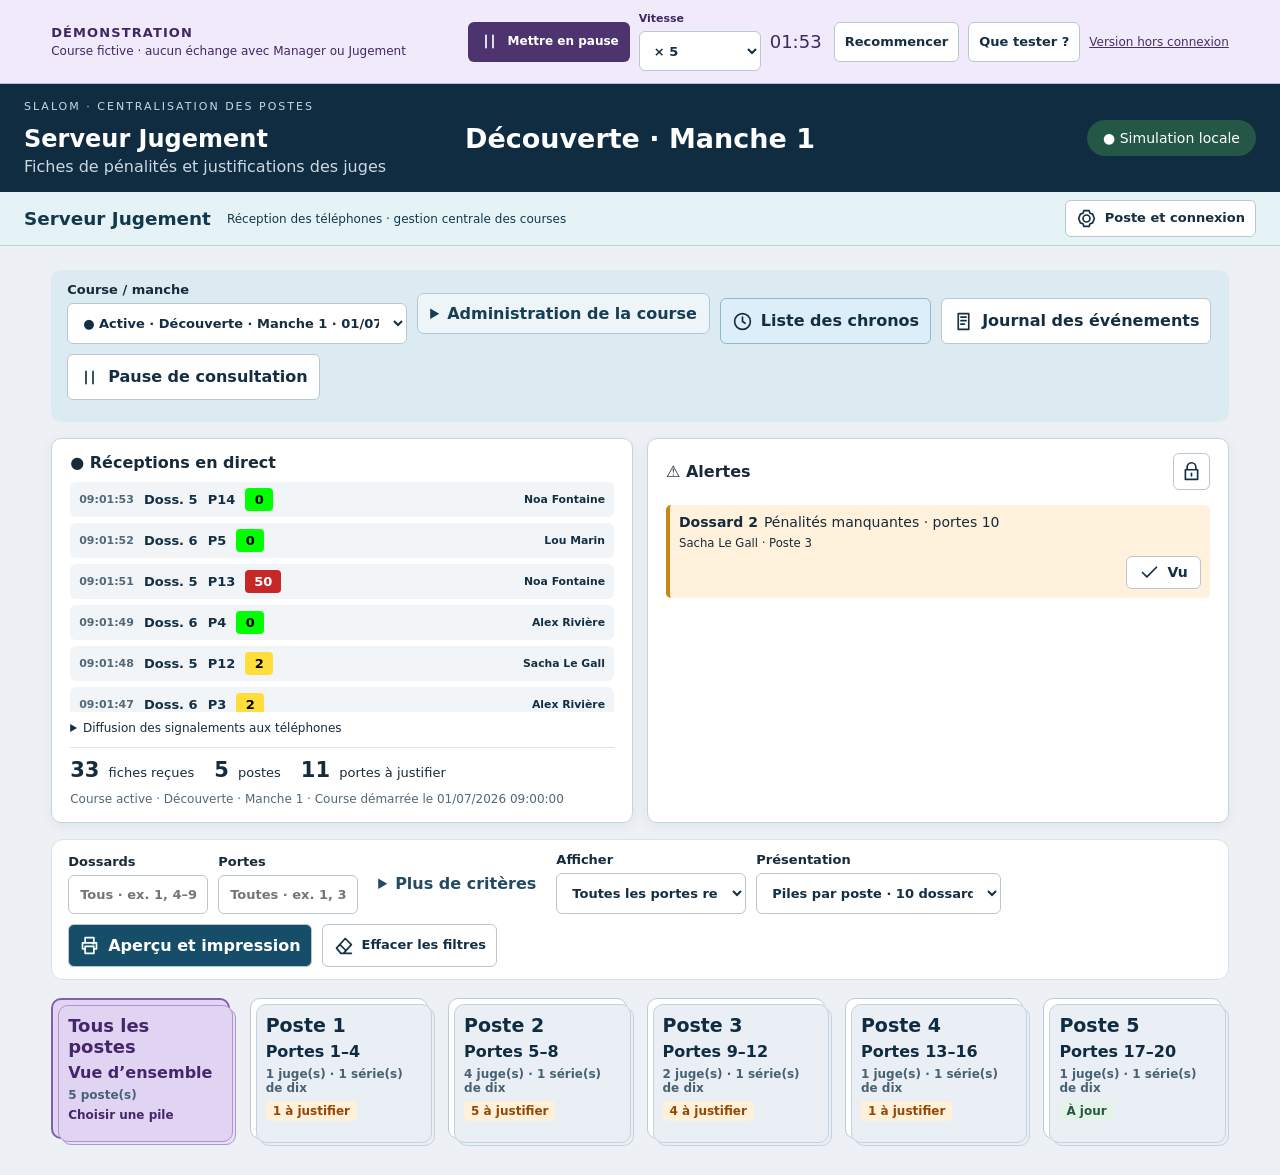
==== index.html @ a578ff43 "Ajouter la course interactive autonome et la version hors connexion" ====
<!doctype html><html lang="fr"><head><meta charset="utf-8"><meta name="viewport" content="width=device-width,initial-scale=1"><title>Jugement TRAPS · Course de démonstration</title><meta name="description" content="Découvrez Jugement TRAPS avec une course simulée interactive, sans connexion aux données de course."><meta http-equiv="Content-Security-Policy" content="default-src 'self' data: blob:; connect-src 'none'; script-src 'self' 'unsafe-inline'; style-src 'self' 'unsafe-inline'; img-src 'self' data: blob:; media-src 'self' data: blob:; object-src 'none'; base-uri 'none'; form-action 'none'"><link rel="stylesheet" href="./demo.css"><link rel="stylesheet" href="./style.css?v=demo1"></head><body><section id="simulation-bar" aria-label="Commandes de la simulation"><div><strong>DÉMONSTRATION</strong><span>Course fictive · aucun échange avec Manager ou Jugement</span></div><div class="sim-controls"><button id="sim-pause">Mettre en pause</button><label>Vitesse<select id="sim-speed"><option value="1">Temps réel</option><option value="5" selected>× 5</option><option value="20">× 20</option></select></label><span id="sim-time" role="timer">01:45</span><button id="sim-restart">Recommencer</button><button id="sim-help">Que tester ?</button><a href="./jugement-demo-hors-ligne.html" download>Version hors connexion</a></div></section>
<header><div><p class="eyebrow">SLALOM · CENTRALISATION DES POSTES</p><h1>Jugement_TRAPS_BZH</h1><p>Fiches de pénalités et justifications des juges</p></div><strong id="active-course-title">Course active</strong><span id="connection" role="status">Connexion…</span></header>
<section id="deployment-bar" aria-label="Rôle et réplication"><strong id="deployment-role">Jugement</strong><span id="deployment-state" role="status">Lecture du rôle…</span><button id="deployment-settings">Poste et connexion</button></section><p id="ja-command-status" class="notice" hidden role="status"></p><section id="consultation-status" hidden role="status"><span id="consultation-message"></span><button id="consultation-apply">Afficher les mises à jour</button></section><main><section class="course-toolbar"><label>Course / manche<select id="course-select"><option value="">Course active</option></select></label><details class="course-admin"><summary>Administration de la course</summary><div class="course-admin-actions"><button id="course-label">Nommer la course active</button><button id="recover-course" class="recover-course">Récupérer une course</button><button id="new-race" class="new-race">Préparer la prochaine course</button></div></details><button id="show-chronos">Liste des chronos</button><button id="show-journal">Journal des événements</button><button id="consultation-toggle" aria-pressed="false">Pause de consultation</button><button id="course-reopen" hidden>Reprendre cette course</button><span id="archive-status" role="status"></span></section><p id="session-notice" class="notice" hidden></p><section id="cross-results" hidden><h2>Time Trial Kayak Cross</h2><p>Décisions CLR / FLT reçues et sauvegardées · les chronos sont accessibles par « Liste des chronos ».</p><div id="cross-table"></div></section><div class="race-monitor"><section id="live-feed" aria-label="Réceptions en direct"><div class="live-heading"><strong>● Réceptions en direct</strong><span>Tous les postes · indépendant des filtres</span></div><div id="live-items"></div><details><summary>Diffusion des signalements aux téléphones</summary><div id="control-receipts"></div></details><div class="live-summary" aria-label="Bilan de la course"><section class="stats"><div><b id="count">0</b> fiches reçues</div><div><b id="posts">0</b> postes</div><div><b id="pending">0</b> portes à justifier</div></section>
<p id="race-status" class="notice" role="status">Course en cours</p><p class="notice" id="server-course-guide">Exemples fictifs : départs toutes les 20 secondes, arrivée après environ une minute. Les actions ne modifient que votre simulation.</p>
</div></section><section id="race-alerts" aria-label="Alertes de course"><div class="live-heading"><strong>⚠ Alertes</strong><button id="open-protection">Protections des pénalités</button></div><div id="alert-items">Aucune alerte.</div></section></div><section class="toolbar"><label>Dossards<input id="bib" type="text" placeholder="Tous · ex. 1, 4–9" aria-label="Dossards à consulter et imprimer"></label><label>Portes<input id="gate-filter" type="text" placeholder="Toutes · ex. 1, 3–5" aria-label="Portes à consulter et imprimer"></label><label class="pile-post-filter">Poste<select id="device"><option value="">Tous les postes</option></select></label><details class="advanced-filters"><summary>Plus de critères</summary><div class="advanced-filter-fields"><label>Juge<select id="judge"><option value="">Tous les juges</option></select></label><label>Fonction<select id="function"><option value="">Toutes les fonctions</option><option>Juge Transmetteur</option><option>Juge déporté</option></select></label></div></details><label>Afficher<select id="state"><option value="all">Toutes les portes reçues</option><option value="penalties">Pénalités 2 et 50</option><option value="pending">Justifications à compléter</option></select></label><label>Présentation<select id="view"><option value="piles">Piles par poste · 10 dossards par fiche</option><option value="detail">Détail par dossard</option></select></label><button id="print">Aperçu et impression</button><button id="clear-filters">Effacer les filtres</button></section>
<div id="sheets"><div class="empty"><h2>Prêt à recevoir les fiches</h2><p>Validez des pénalités dans TRAPS_2.0. Les fiches s’afficheront ici automatiquement.</p><p>Récepteur : port 8765 · aucune action envoyée à Traps Manager</p></div></div>
</main><dialog id="new-race-dialog" aria-labelledby="new-race-title"><h2 id="new-race-title">Démarrer une nouvelle course</h2><p>Les fiches actuelles et leurs révisions seront archivées dans <strong>data/archives</strong>. Le tableau repartira vide.</p><p>Les anciens envois des téléphones seront refusés pour cette nouvelle course. Préparez ensuite chaque téléphone avec <strong>Effacer données / Nouvelle course</strong>.</p><label class="reset-confirm"><input type="checkbox" id="reset-confirm">Je confirme le changement de course et la remise à zéro du tableau.</label><p id="reset-error" role="alert"></p><div class="reset-actions"><button id="cancel-race">Annuler</button><button id="confirm-race" class="new-race" disabled>Archiver et démarrer la nouvelle course</button></div></dialog><dialog id="recovery-dialog"><h2>Récupérer une course depuis les téléphones</h2><p>Les pénalités déjà envoyées à Traps Manager ne sont pas renvoyées. Les dessins et textes de tous les postes sont récupérés avant les audios, un téléphone à la fois.</p><p id="recovery-status" role="status">Recherche…</p><div id="recovery-choice"><label>Course conservée sur les téléphones<select id="recovery-race"><option value="">Choisir la course</option></select></label><label class="reset-confirm"><input id="recovery-agree" type="checkbox">Je confirme que ces fiches concernent la course à reprendre.</label><p>Ne videz pas les téléphones. Le PC reprend l’identifiant de cette course. Si une autre course contient déjà des fiches sur ce PC, archivez-la avec « Nouvelle course » avant la récupération. Gardez un seul PC Jugement actif.</p></div><ul id="recovery-posts"></ul><p id="recovery-error" role="alert"></p><div class="reset-actions"><button id="recovery-close">Fermer</button><button id="recovery-cancel">Annuler l’inventaire</button><button id="recovery-pause" hidden>Suspendre</button><button id="recovery-confirm" disabled>Récupérer la course sélectionnée</button></div></dialog><script src="./sim-engine.js"></script><script src="./demo-api.js"></script><script src="./actions.js?v=demo1"></script><script src="./consultation.js?v=demo1"></script><script src="./piles-model.js?v=demo1"></script><script src="./piles.js?v=demo1"></script><script src="./app.js?v=demo1"></script><script src="./control.js?v=demo1"></script><script src="./courses.js?v=demo1"></script><script src="./recovery.js?v=demo1"></script><script src="./session.js?v=demo1"></script><script src="./supervision.js?v=demo1"></script><script src="./deployment.js?v=demo1"></script><script src="./demo-ui.js"></script></body></html>
---- demo.css ----
#simulation-bar{position:sticky;top:0;z-index:5;background:#f1eafa;border-bottom:1px solid #c6b3e0;color:#3f2862;padding:12px 4vw;display:flex;justify-content:space-between;align-items:center;gap:14px;flex-wrap:wrap}#simulation-bar>div:first-child{display:flex;flex-direction:column;gap:4px}#simulation-bar strong{font-size:13px;letter-spacing:1.1px}#simulation-bar span{font-size:12px}.sim-controls{display:flex;align-items:center;gap:9px;flex-wrap:wrap}.sim-controls button,.sim-controls select{min-height:40px;padding:7px 10px;font-size:13px}.sim-controls label{font-size:11px}.sim-controls a{color:#473064;font-size:12px}.sim-controls #sim-time{font-size:18px;font-variant-numeric:tabular-nums;min-width:55px}#sim-pause{background:#4d346e;color:#fff;border-color:transparent}#simulation-bar button:focus-visible{outline:3px solid #8064ad;outline-offset:2px}.demo-help{max-width:640px;width:calc(100vw - 30px);line-height:1.6}.demo-help h2{margin-top:0}.demo-help li{margin-bottom:10px}.demo-help .demo-muted{font-size:13px;color:#536877}#deployment-bar{font-size:13px}header{padding-top:20px;padding-bottom:20px}.dossier-reader{min-width:0}#sheets>.pile-reader{margin-bottom:18px}@media(max-width:650px){main{padding:14px}header{padding:18px}header h1{font-size:23px}#simulation-bar{position:relative;padding:12px}#simulation-bar .sim-controls{gap:7px}#simulation-bar>div:first-child span{max-width:300px}.course-toolbar{gap:8px}.toolbar{padding:12px}.toolbar label{min-width:125px}.pile-reader{padding:9px}.race-monitor{grid-template-columns:1fr}dialog{max-width:calc(100vw - 20px)}.justification-dialog{width:calc(100vw - 20px)}.pile-current-sheet .matrix{min-width:740px}}@media print{#simulation-bar{display:none!important}}
---- style.css ----
*{box-sizing:border-box}body{margin:0;background:#edf1f5;color:#172b3a;font:16px system-ui,sans-serif}header{background:#102c40;color:white;padding:28px 4vw;display:flex;align-items:center;justify-content:space-between;gap:24px}h1{font-size:30px;margin:0 0 8px}header p{margin:4px 0;color:#cad8e2}.eyebrow{font-size:11px;letter-spacing:2px;margin-bottom:12px!important}#connection{background:#264859;border-radius:30px;padding:10px 16px;white-space:nowrap;font-size:14px}main{padding:24px 4vw}.toolbar{display:flex;align-items:end;gap:16px;flex-wrap:wrap;background:white;padding:20px;border:1px solid #dae2e8;border-radius:12px}label{display:flex;flex-direction:column;gap:6px;font-size:13px;font-weight:600}input,select,button{font:inherit;border:1px solid #b9c7d0;border-radius:6px;padding:11px;background:white;color:#142f43}button{cursor:pointer;font-weight:600}button:hover{background:#eaf2f7}.stats{display:flex;gap:28px;margin:24px 0}.stats b{font-size:26px;margin-right:5px}.notice{font-size:14px;color:#536877}.sheet{background:white;margin:26px 0;padding:24px;box-shadow:0 3px 15px #102c4010;border:1px solid #ccd6de;break-inside:avoid}.sheet-header{display:flex;justify-content:space-between;gap:15px;border-bottom:2px solid #183e56;padding-bottom:14px;margin-bottom:18px}.sheet h2{margin:0;font-size:25px}.sheet-header p{margin:6px 0 0;font-size:13px;color:#536877}.grid{display:grid;grid-template-columns:repeat(4,minmax(0,1fr));border-top:1px solid black;border-left:1px solid black}.gate{border-right:1px solid black;border-bottom:1px solid black;min-width:0}.gate h3{margin:0;padding:10px;border-bottom:1px solid black;font-size:17px;display:flex;justify-content:space-between}.picture{position:relative;aspect-ratio:242/271;background:white}.picture img,.picture svg{position:absolute;inset:0;width:100%;height:100%}.pen{position:absolute;left:10.5%;top:75.5%;width:20.5%;height:17%;background:white;display:flex;align-items:center;justify-content:center;font-weight:700;font-size:clamp(18px,2vw,30px);color:black}.notes{border-top:1px solid black;padding:10px;min-height:120px;white-space:pre-wrap;overflow-wrap:anywhere;font-size:14px;color:#152b3a}.notes strong{display:block;margin-bottom:8px}.badge{font-size:12px;color:#765010;background:#fff2ca;padding:4px 7px;border-radius:4px}.badge.done{background:#e1f2e9;color:#21563c}.empty{padding:70px 20px;text-align:center;color:#536877;background:white;border:1px dashed #b9c7d0;border-radius:12px}.gate small{display:block;padding:8px;color:#526b7b;font-size:11px}.conflict{border:2px solid #c57915}.source{font-size:11px;color:#6a7780;margin-top:12px}.sheet.emptygate{opacity:.7}@media(max-width:850px){.grid{grid-template-columns:repeat(2,minmax(0,1fr))}header{align-items:start;flex-direction:column}.toolbar label{flex:1}}
.matrix-scroll{overflow-x:auto}.matrix{border-collapse:collapse;table-layout:fixed;width:100%;min-width:1450px;color:#111}.matrix th,.matrix td{border:1px solid #111;padding:0;vertical-align:top}.matrix th{padding:8px 4px;font-size:15px;background:white}.matrix .gate-label{width:65px;font-size:15px;font-weight:500;text-align:left;padding:8px}.matrix .notes{font-size:12px;min-height:74px;padding:6px}.matrix .notes strong{font-size:12px;margin-bottom:5px}.matrix .badge{font-size:10px;display:block;text-align:center;border-radius:0;padding:3px}.matrix .gate small{font-size:9px}.matrix .gate{border:0}.matrix .unreceived{opacity:.3}.matrix .unreceived .notes{min-height:74px}.matrix .pen{font-size:23px}.matrix .source-post{font-size:9px;padding:3px;display:block}.matrix .conflict{border:2px solid #c57915}.sheet .muted{color:#677986;font-size:13px}
.gate-on-image{position:absolute;right:0;bottom:0;background:white;color:#102c40;font-weight:700;font-size:clamp(11px,1.15vw,18px);padding:4px 3px}.pen{left:9.5%;top:77.8%;height:17.5%;width:21%}.note-preview{display:block;width:100%;height:120px;background:white}.matrix .note-preview{height:75px}.zoom-notes{display:block;font-size:10px;padding:4px;margin:4px auto}.note-full{display:block;width:min(70vw,520px);height:70vh;background:white}dialog{border:1px solid #b9c7d0;border-radius:12px;padding:20px}dialog::backdrop{background:#102c4099}

/* Palette identique à TRAPS_2.0 : justification orange, 2 jaune, 50 rouge. */
.pen.penalty-2{background:#ffde3b;color:#000}
.pen.penalty-50{background:#c62828;color:#fff}
.gate.pending{background:#fff0da;outline:none}
.gate.pending .notes{background:#fff0da}
.gate.pending .badge{background:#fff0da;color:#ae4d00;font-weight:700}
.gate.pending .note-preview{background:#fff0da}
.matrix tbody th.gate-label{font-size:34px;font-weight:800;text-align:center;vertical-align:middle;padding:10px 4px;line-height:1.1;color:#102c40;background:#deeff8}
.matrix thead th.gate-label{text-align:center;font-weight:700}
.judgment-legend{display:flex;gap:10px;flex-wrap:wrap;margin:16px 0;font-size:13px;font-weight:700}
.judgment-legend span{padding:7px 12px;border-radius:5px}
.legend-pending{background:#fff0da;color:#ae4d00;border:1px solid #ae4d00}
.legend-two{background:#ffde3b;color:#000}
.legend-fifty{background:#c62828;color:#fff}


.pen.penalty-0,.legend-zero{background:#00ff00;color:#000}
.note-print{display:none}
@media print{
 @page{size:A4 landscape;margin:8mm}
 html,body{margin:0!important;padding:0!important;background:#fff!important}
 body{font:7pt Arial,sans-serif;color:#111}
 main,#sheets{margin:0!important;padding:0!important}
 header,.toolbar,.stats,.notice,.judgment-legend,#connection,dialog{display:none!important}
 .matrix-sheet{width:100%;height:190mm;box-sizing:border-box;margin:0!important;padding:0!important;border:0!important;box-shadow:none;break-inside:avoid-page;break-after:page;page-break-after:always}
 .matrix-sheet:last-child{break-after:auto;page-break-after:auto}
 .matrix-sheet .sheet-header{height:12mm;min-height:12mm;margin:0 0 2mm;padding:0 0 1mm;gap:4mm;border-bottom:.3mm solid #102c40}
 .matrix-sheet .sheet-header h2{font-size:12pt;line-height:1.15;margin:0}
 .matrix-sheet .sheet-header p{font-size:7pt;line-height:1.15;margin:1mm 0 0}
 .matrix-sheet .source{display:none}
 .matrix-scroll{overflow:visible}
 .matrix{min-width:0;width:100%;table-layout:fixed;border-collapse:collapse}
 .matrix th,.matrix td{border:.2mm solid #333}
 .matrix thead th{height:6mm;padding:.5mm 0;font-size:8pt;line-height:1.1}
 .matrix thead th.gate-label{width:12mm}
 .matrix tbody th.gate-label{width:12mm;font-size:18pt;font-weight:800;text-align:center;vertical-align:middle;padding:0}
 .matrix-sheet{--diagram-height:33mm;--notes-height:18mm;--row-height:54mm}
 .matrix-sheet[data-gates="4"]{--diagram-height:26mm;--notes-height:12mm;--row-height:41mm}
 .matrix-sheet[data-gates="5"]{--diagram-height:20mm;--notes-height:10mm;--row-height:33mm}
 .matrix tbody tr{height:var(--row-height);break-inside:avoid;page-break-inside:avoid}
 .matrix td{height:var(--row-height);vertical-align:top;padding:0}
 .matrix .gate,.matrix .unreceived{border:0;margin:0;padding:0;break-inside:avoid}
 .matrix .picture{width:calc(var(--diagram-height)*242/271);max-width:100%;height:var(--diagram-height);aspect-ratio:242/271;margin:0 auto}
 .matrix .picture img{object-fit:contain}
 .matrix .pen{font-size:calc(var(--diagram-height)*.105);line-height:1;font-weight:800}
 .matrix .notes,.matrix .unreceived .notes{height:var(--notes-height);min-height:0;max-height:var(--notes-height);padding:.5mm;overflow:hidden;font-size:6pt;line-height:1.1;border-top:.2mm solid #333}
 .matrix .notes strong{font-size:5.5pt;line-height:1;margin:0 0 .3mm}
 .matrix .note-preview,.matrix .zoom-notes,.matrix .gate small,.matrix .source-post{display:none!important}
 .matrix .note-print{display:block;width:100%;height:calc(var(--notes-height) - 2.5mm)}
 .matrix .badge{height:2mm;box-sizing:border-box;padding:0;font-size:5pt;line-height:2mm;white-space:nowrap}
 .matrix .pending{outline-width:.5mm;outline-offset:-.5mm}
 *{-webkit-print-color-adjust:exact;print-color-adjust:exact}
}

.new-race{background:#9b3026;color:#fff;border:1px solid #9b3026}.new-race:disabled{opacity:.45;cursor:not-allowed}dialog{max-width:620px;width:calc(100% - 48px);border:0;border-radius:14px;padding:26px;color:#102c40;box-shadow:0 20px 70px #0005}dialog::backdrop{background:#102c4088}dialog p{line-height:1.5}.reset-confirm{display:flex;gap:12px;align-items:flex-start;margin:20px 0;font-weight:600}.reset-confirm input{width:22px;height:22px;flex:none}.reset-actions{display:flex;gap:12px;justify-content:flex-end;flex-wrap:wrap}#reset-error{color:#a62323}@media print{dialog,#race-status{display:none!important}}

.reset-confirm{flex-direction:row;font-size:16px;line-height:1.4}

.audio-symbol{font-size:18px;color:#164864}.audio-on-image{position:absolute;right:4px;top:4px;z-index:3;border-radius:50%;background:#deeff8;color:#102c40;width:24px;height:24px;text-align:center;font-size:20px;font-weight:bold}.listen-audio{display:block;font-size:12px;padding:4px 8px;margin:4px auto}.note-preview[role=button]{cursor:zoom-in}dialog audio{display:block;width:100%;margin:18px 0}@media print{.listen-audio{display:none!important}.audio-on-image{width:3mm;height:3mm;font-size:8pt;line-height:3mm;right:1mm;top:1mm}}

.notes-dialog{max-width:1100px;width:calc(100vw - 48px)}.notes-dialog .note-full{width:100%;height:70vh}

#recovery-dialog{width:min(850px,94vw);max-height:90vh;overflow:auto}#recovery-dialog h2{margin-top:0}#recovery-dialog p{line-height:1.5}#recovery-status{padding:12px;background:#e7f0f7;font-weight:700}#recovery-error{color:#9b2020}#recovery-posts{padding-left:22px;line-height:1.7}#recovery-choice select{width:100%}button:disabled{opacity:.55;cursor:default}

.course-toolbar{display:flex;align-items:end;gap:14px;flex-wrap:wrap;margin-bottom:16px;padding:16px;background:#dceaf2;border-radius:10px}.course-toolbar select{max-width:70vw;min-width:260px}#archive-status{font-weight:600;color:#765010}.officials-header{min-width:30%;max-width:60%;overflow-wrap:anywhere}.officials-header p{margin:3px 0}.officials-header small{font-size:10px}.sheet-header{flex-wrap:wrap}.sheet-header .officials-header{flex:1}.gate small{overflow-wrap:anywhere}
@media print{.course-toolbar{display:none!important}.matrix-sheet .sheet-header{height:22mm;min-height:22mm;max-height:22mm;flex-wrap:nowrap}.matrix-sheet .sheet-header h2{font-size:10pt}.matrix-sheet .officials-header{font-size:8pt;columns:2;column-gap:3mm;max-width:70%;min-width:55%}.matrix-sheet .officials-header strong{display:block}.matrix-sheet .officials-header p{font-size:6.5pt;margin:.5mm 0;break-inside:avoid}.matrix-sheet .officials-header small{font-size:6pt}.matrix-sheet{--diagram-height:30mm;--notes-height:17mm;--row-height:50mm}.matrix-sheet[data-gates="4"]{--diagram-height:24mm;--notes-height:12mm;--row-height:39mm}.matrix-sheet[data-gates="5"]{--diagram-height:18mm;--notes-height:10mm;--row-height:31mm}}

@media print{.matrix-sheet .officials-header.many-judges{columns:3}.matrix-sheet .officials-header.many-judges p{font-size:5.5pt}}

.picture[role=button]{cursor:zoom-in}.diagram-dialog{width:calc(100% - 40px);max-width:1040px;padding:20px}.diagram-header{display:flex;gap:16px;align-items:center;justify-content:space-between;flex-wrap:wrap}.diagram-header h2{font-size:22px;margin:0}.diagram-header p{font-size:13px;margin:5px 0;color:#536877}.diagram-header button{min-height:44px}.diagram-penalty{font-size:34px;line-height:1;min-width:66px;text-align:center;padding:12px;border-radius:7px;font-weight:800}.diagram-penalty.penalty-0{background:#00ff00;color:#000}.diagram-penalty.penalty-2{background:#ffde3b;color:#000}.diagram-penalty.penalty-50{background:#c62828;color:#fff}.diagram-full{display:block;width:100%;height:min(68vh,780px);margin-top:16px;background:#fff}

/* Vue commune : schéma à gauche, notes à droite. */
.justification-dialog{width:calc(100vw - 32px);max-width:1280px;height:calc(100vh - 32px);height:calc(100dvh - 32px);max-height:940px;padding:20px;overflow:hidden}
.justification-dialog[open]{display:flex;flex-direction:column;gap:16px}
.justification-header{display:flex;gap:16px;align-items:center;justify-content:space-between;flex:none}
.justification-header h2{font-size:23px;margin:0}.justification-header p{font-size:13px;color:#536877;margin:5px 0 0;overflow-wrap:anywhere}
.justification-actions{display:flex;gap:10px;flex:none;align-items:center}.zoom-close{background:#e2eef6;border-color:#adc8da;color:#153e55;min-height:44px;padding:10px 18px}.zoom-close:hover{background:#cfe2ee}
.justification-body{display:grid;grid-template-columns:minmax(0,1fr) minmax(0,1fr);gap:18px;flex:1;min-height:0}
.justification-panel{display:flex;flex-direction:column;min-height:0;min-width:0;background:#fff;border:1px solid #d4e0e8;border-radius:9px;padding:12px}
.justification-panel h3{flex:none;font-size:16px;margin:0 0 8px;color:#274f66}
.justification-dialog .diagram-full,.justification-dialog .note-full{flex:1;min-height:0;max-height:none;height:0;width:100%;display:block;margin:0;background:#fff}
.zoom-empty{margin:auto;color:#536877}.zoom-audio{min-height:44px;background:#e9f2f8;color:#17465f}.zoom-audio-players{flex:none}.zoom-audio-players[hidden]{display:none}.zoom-audio-players audio{display:block;width:100%;margin:10px 0 0}
@media(max-width:620px){.justification-dialog{padding:14px}.justification-header{align-items:flex-start;flex-wrap:wrap;gap:10px}.justification-actions{margin-left:auto}.justification-header h2{font-size:20px}.justification-body{display:flex;flex-direction:column;overflow:auto}.justification-panel{flex:none;height:420px;min-height:320px}}
/* Course, filtres combinables et suivi permanent. */
header{display:grid;grid-template-columns:1fr 1.2fr 1fr;padding:20px 3vw}header h1{font-size:24px}#active-course-title{text-align:center;font-size:27px;overflow-wrap:anywhere}#connection{justify-self:end}.course-toolbar button{min-height:46px}.recover-course{background:#e2eef7;border-color:#88aabe}#new-race{margin-left:auto;background:#fbe7e8;color:#a32632;border-color:#c87983}.course-toolbar #archive-status{flex-basis:100%}.toolbar{margin-top:16px}.toolbar input{max-width:190px}.sheet-course{margin-left:auto;text-align:right;max-width:45%;font-size:25px;overflow-wrap:anywhere}.sheet-course small{display:block;font-size:11px;color:#536877}.officials-header p{font-size:23px;font-weight:700;color:#123247}.officials-header{min-width:25%;max-width:45%}.sheet-header .officials-header{flex:initial}.matrix .picture{max-width:165px;margin:auto}.signal-only{min-height:180px;padding:15px 8px;display:flex;align-items:center;justify-content:center;flex-direction:column;background:#e8f0f7;color:#153d59;text-align:center;gap:12px}.signal-only small{font-size:11px}.print-selection{max-width:96vw;width:1200px;max-height:92vh;overflow:auto}.print-preview{max-height:58vh;overflow:auto;border:1px solid #c4d3df;margin:16px 0}.print-preview .sheet{margin:8px;padding:12px}#live-feed{position:sticky;top:0;z-index:5;background:#fff;padding:14px 18px;border:1px solid #c4d3df;border-radius:10px;margin:12px 0;box-shadow:0 3px 12px #102c4010}.live-heading{display:flex;justify-content:space-between;gap:12px;margin-bottom:10px}.live-heading span{font-size:12px;color:#536877}#live-items{display:grid;grid-template-columns:1fr 1fr;gap:6px 12px}.live-item{display:flex;align-items:center;gap:10px;min-width:0;text-align:left;padding:6px 9px;background:#f1f5f8;border:0;font-size:13px}.live-item time{font-size:11px;color:#536877}.live-item small{margin-left:auto;overflow:hidden;text-overflow:ellipsis;white-space:nowrap;max-width:28%}.live-value{padding:4px 9px;border-radius:4px;color:#000;min-width:28px;text-align:center}.live-value.penalty-0{background:#00ff00}.live-value.penalty-2{background:#ffde3b}.live-value.penalty-50{background:#c62828;color:white}.live-absent{background:#ede6fb;color:#653b91;padding:5px}.live-capsize{background:#e5f3e9;color:#246b4a;padding:5px}#live-feed details{font-size:12px;margin-top:9px}#control-receipts{max-height:130px;overflow:auto}.toolbar #print{background:#164e69;color:white}.toolbar #clear-filters{font-size:13px}button:focus-visible{outline:3px solid #3e8db5;outline-offset:3px}
@media(max-width:850px){header{grid-template-columns:1fr}#active-course-title{text-align:left}#connection{justify-self:start}#live-items{grid-template-columns:1fr}.live-heading{flex-direction:column}.sheet-course{max-width:100%;font-size:22px}.officials-header{max-width:100%}#new-race{margin-left:0}}
@media print{#live-feed{display:none!important}.sheet-course{font-size:13pt;max-width:40%}.sheet-course small{font-size:7pt}.matrix-sheet .officials-header{columns:1;min-width:25%;max-width:38%}.matrix-sheet .officials-header p{font-size:10pt;line-height:1.15;margin:1mm 0}.matrix-sheet .sheet-header{align-items:start;justify-content:space-between}.matrix-sheet .sheet-header>div:first-child{max-width:28%}.matrix .picture{max-width:100%}.signal-only{min-height:0;height:calc(var(--row-height) - 1mm);font-size:8pt}.signal-only small{font-size:6pt}}

.gate{position:relative}.gate-signal{position:absolute;top:0;left:0;right:0;z-index:4;background:#e9e2f5;color:#542b7e;text-align:center;font-size:11px;font-weight:800;padding:4px;pointer-events:none}@media print{.gate-signal{font-size:5.5pt;padding:.3mm}}

.officials-header .official-role{display:block;font-size:13px;font-weight:400;color:#536877;margin-top:3px}@media print{.officials-header .official-role{font-size:7pt;margin-top:.5mm}}

[hidden]{display:none!important}.session-dialog{max-width:820px;width:calc(100% - 48px);max-height:88vh;overflow:auto}.session-dialog label{display:block;margin:14px 0}.session-dialog input:not([type=checkbox]),.session-dialog select{display:block;box-sizing:border-box;width:100%;padding:12px;margin-top:6px}.session-dialog button{margin:8px 6px 8px 0;padding:12px 18px}.session-dialog [role=alert]{color:#a32626}.roster-preview{max-height:180px;overflow:auto;columns:4;background:#eef4f8;padding:16px 16px 16px 44px}.session-phones{max-height:190px;overflow:auto}.activate-course{background:#d9f1df;color:#16452a;font-weight:700}.results-table{border-collapse:collapse;width:100%;background:white}.results-table td,.results-table th{padding:10px;border:1px solid #c7d8e5;text-align:center}.cross-clear{background:#b8efbc;font-weight:800}.cross-fault{background:#ffde3b;font-weight:800}#cross-results{margin:16px 0;padding:18px;background:#e8f2f8;border-radius:12px}.chrono-table{max-height:65vh;overflow:auto;margin:16px 0}#show-chronos{background:#dceff9;border:1px solid #91b7cc}

/* Chronos: large race time, compact diagnostics, explicit absence override. */
.chrono-dialog{max-width:1100px;width:calc(100% - 48px)}
.chrono-results{table-layout:fixed;font-variant-numeric:tabular-nums}
.chrono-results th:nth-child(1){width:11%}.chrono-results th:nth-child(2),.chrono-results th:nth-child(3){width:22%}.chrono-results th:nth-child(4){width:37%}.chrono-results th:nth-child(5){width:8%}
.chrono-results .chrono-bib{font-size:20px;font-weight:750}.chrono-results .chrono-clock{font-size:18px;white-space:nowrap}.chrono-results .chrono-elapsed{font-size:32px;font-weight:800;white-space:nowrap;background:#edf6fb;color:#12374b}
.chrono-results .chrono-absence,.chrono-absence{background:#ede6fb;color:#653b91;font-size:26px;font-weight:800;text-align:center;padding:15px}
.session-dialog .chrono-info-button{margin:0;padding:6px;min-width:36px;min-height:36px;border-radius:50%;background:#eef3f7;color:#4c6575;font-size:24px;line-height:1;border:1px solid #c7d8e5}
.chrono-technical{max-width:1100px}.chrono-technical-table{overflow:auto}.chrono-technical td{font-size:18px;overflow-wrap:anywhere}.chrono-technical .zoom-close,.chrono-dialog .zoom-close{display:block;margin-left:auto;background:#e8eef4;color:#23465a}
@media(max-width:650px){.chrono-dialog{width:calc(100% - 24px);padding:12px}.chrono-results td,.chrono-results th{padding:8px 3px}.chrono-results .chrono-clock{font-size:13px}.chrono-results .chrono-elapsed{font-size:24px}.chrono-results .chrono-bib{font-size:17px}.session-dialog .chrono-info-button{min-width:28px;min-height:32px;padding:2px;font-size:22px}}

.chrono-technical td:first-child,.chrono-technical th:first-child{min-width:76px;white-space:nowrap}
/* Live reception and race alerts share a single compact row. */
.race-monitor{display:grid;grid-template-columns:1fr 1fr;gap:14px;align-items:stretch;margin:12px 0}
.race-monitor #live-feed,#race-alerts{position:static;margin:0;background:white;padding:14px 18px;border:1px solid #c4d3df;border-radius:10px;box-shadow:0 3px 12px #102c4010;min-width:0}
.race-monitor #live-items{grid-template-columns:1fr;max-height:230px;overflow:auto}.race-monitor .live-heading{align-items:center}.race-monitor .live-heading span{display:none}
#alert-items{max-height:280px;overflow:auto}.race-alert{display:flex;gap:6px;flex-wrap:wrap;align-items:center;padding:9px;margin:5px 0;background:#fff1dc;border-left:4px solid #cb851b;border-radius:5px;font-size:14px}.race-alert small{flex-basis:100%}.race-alert.correction{background:#e9f1ff;border-color:#4272ad}.race-alert button{margin-left:auto;padding:5px 12px}#open-protection{font-size:12px;padding:7px}
.protection-dialog label{font-weight:600}.journal-dialog{width:calc(100% - 40px);max-width:1400px}.journal-filters{display:flex;gap:10px;align-items:center}.journal-filters input,.journal-filters select{max-width:300px!important}.journal-filters input[type=number]{max-width:120px!important}.journal-body{max-height:58vh;overflow:auto}.journal-table{font-size:13px}.journal-table td{text-align:left;vertical-align:top}.journal-table td:first-child{min-width:125px}.journal-table pre{max-width:500px;white-space:pre-wrap;overflow-wrap:anywhere}.journal-table summary{font-size:11px;color:#577084;margin-top:8px}.journal-actions{display:flex;gap:8px;flex-wrap:wrap}.journal-actions .zoom-close{margin-left:auto}
@media(max-width:850px){.race-monitor{grid-template-columns:1fr}.journal-filters{flex-wrap:wrap}}
@media print{.race-monitor{display:none!important}}
/* Installation role is distinct from competition mode. JA remains locally readable. */
#deployment-bar{display:flex;align-items:center;gap:16px;padding:12px 24px;background:#e5f3f6;color:#12394b;border-bottom:1px solid #bcd3dc;flex-wrap:wrap}
#deployment-bar strong{font-size:1.15rem}#deployment-state{flex:1;font-size:.94rem}#deployment-bar.offline{background:#fff0d4;color:#6d470c}
.role-ja #course-label,.role-ja #new-race,.role-ja #recover-course,.role-ja #course-reopen,.role-ja #session-notice,.role-ja #server-course-guide,.role-ja #live-feed details{display:none!important}
.deployment-dialog label{display:block;margin:16px 0}.deployment-dialog input{box-sizing:border-box;width:100%;padding:12px}.deployment-dialog input[type=checkbox]{width:auto}
.role-choice{display:block;width:100%;padding:24px;margin:16px 0;font-size:1.2rem}.pairing-code input{font-family:monospace;font-size:14px}.deployment-dialog details{margin-top:24px;border-top:1px solid #cad7df;padding-top:18px}
@media print{#deployment-bar,#ja-command-status{display:none!important}}

.pairing-code .six-digit-code{font:700 36px monospace;text-align:center;letter-spacing:8px;max-width:280px;margin:12px auto;display:block}
.with-action-icon{display:inline-flex;align-items:center;justify-content:center;gap:8px;text-align:center}
.action-icon{width:21px;height:21px;min-width:21px;flex:none;fill:none;stroke:currentColor;stroke-width:1.9;stroke-linecap:round;stroke-linejoin:round;vertical-align:middle}
.action-label{min-width:0;line-height:1.25}
#consultation-status,.consultation-update{display:flex;gap:14px;align-items:center;justify-content:space-between;background:#fff2cb;border:1px solid #dbb85a;color:#5d430a;padding:12px 18px;border-radius:9px}
#consultation-status{position:sticky;top:8px;z-index:15;margin:12px 3vw}
#consultation-status[hidden],.consultation-update[hidden]{display:none}
.consultation-update{flex:none;font-size:14px;margin:8px 0}.consultation-update button{flex:none;min-height:42px}
#consultation-toggle[aria-pressed=true]{background:#fff0c0;border-color:#c69b35;color:#634608}
#sheets{overflow-anchor:none}
@media(max-width:650px){#consultation-status,.consultation-update{flex-wrap:wrap}.consultation-update button{width:100%}}
@media print{#consultation-status,#consultation-toggle,.consultation-update{display:none!important}.with-action-icon .action-icon{display:none}}

.session-dialog .chrono-info-button.with-action-icon{border-radius:8px;font-size:13px;gap:5px;padding:7px;min-width:70px}
/* 0.19: post piles, stable single-page consultation, ten bibs per printable sheet. */
.pile-post-filter{display:none!important}.advanced-filters{align-self:center}.advanced-filters summary{cursor:pointer;padding:10px;color:#244b62;font-weight:700}.advanced-filter-fields{display:flex;gap:12px;padding:8px;flex-wrap:wrap}.pile-overview{display:grid;grid-template-columns:repeat(auto-fit,minmax(170px,1fr));gap:20px;margin:18px 7px 12px 0}.post-pile{position:relative;isolation:isolate;display:flex;flex-direction:column;gap:6px;text-align:left;background:#fff;color:#102c40;border:1px solid #b7cbd8;border-radius:10px;padding:15px;min-height:125px;white-space:normal}.post-pile:after,.post-pile:before{content:'';position:absolute;inset:5px -5px -5px 5px;background:#e9eff4;border:1px solid #c4d3df;border-radius:10px;z-index:-1}.post-pile:after{inset:8px -8px -8px 8px;z-index:-2}.post-pile strong{font-size:19px}.post-pile small{font-size:12px;color:#486274}.post-pile.selected{border:2px solid #225e80;background:#e1eef7}.pile-pending,.pile-ok{align-self:start;padding:3px 7px;border-radius:4px;font-size:12px;font-weight:700}.pile-pending{background:#fff0da;color:#934807}.pile-ok{background:#e3f3e8;color:#27583e}.pile-workspace{display:grid;grid-template-columns:minmax(0,1fr);gap:23px}.pile-sidebar{display:grid;grid-template-columns:repeat(auto-fit,minmax(170px,1fr));gap:20px;margin:18px 7px 12px 0;align-items:stretch}.pile-reader{min-width:0;background:#fff;border:1px solid #bacdd9;border-radius:10px;padding:15px}.pile-reader-heading{display:flex;gap:12px;align-items:center;justify-content:space-between;flex-wrap:wrap}.pile-reader-heading h2{margin:0;font-size:21px}.pile-source-pickers{display:grid;grid-template-columns:repeat(2,minmax(0,1fr));gap:12px;margin:14px 0}.pile-picker{font-size:13px;display:flex;flex-direction:column;gap:5px;min-width:0}.pile-picker select{max-width:100%;width:100%;font-size:15px;padding:10px}.pile-page-nav{display:flex;align-items:center;gap:9px;flex-wrap:wrap;margin:12px 0}.pile-page-nav select{font-size:16px;padding:9px;min-width:150px}.pile-page-count{font-size:13px;color:#4e6575}.pile-current-sheet{margin:0;padding:12px;border:1px solid #c4d4de;box-shadow:none}.pile-current-sheet .matrix{min-width:740px}.pile-current-sheet .sheet-header{gap:12px;align-items:start;flex-wrap:wrap}.pile-current-sheet .sheet-header h2{font-size:19px}.pile-current-sheet .sheet-course strong{font-size:19px}.pile-current-sheet .officials-header strong{font-size:18px}.pile-current-sheet .officials-header p{font-size:12px}.pile-current-sheet .matrix th{font-size:13px}.pile-current-sheet .matrix .gate-label{width:42px;font-size:24px}.pile-current-sheet .matrix .picture{height:92px;width:82px;max-width:100%;margin:auto}.pile-current-sheet .matrix .notes{height:40px;min-height:40px;padding:4px;font-size:11px}.pile-current-sheet .matrix .notes strong{display:none}.pile-current-sheet .matrix .note-preview{height:32px}.pile-current-sheet .matrix .gate>small{display:none}.pile-current-sheet .matrix .pen{font-size:17px;min-height:19px;display:grid;place-items:center}.pile-current-sheet .matrix .listen-audio{padding:3px;font-size:11px}.pile-empty{display:flex;align-items:center;justify-content:center;min-height:126px;color:#637684;font-size:12px;text-align:center;background:#f0f4f7;padding:6px}.pile-empty.not-judged{background:repeating-linear-gradient(135deg,#f5f7f9,#f5f7f9 8px,#e8edf1 8px,#e8edf1 9px);color:#536371}.pile-comparison{margin:0;padding:10px}.pile-compare-table{width:100%;table-layout:fixed;border-collapse:collapse}.pile-compare-table th,.pile-compare-table td{border:1px solid #bbcbd6;padding:5px;vertical-align:top}.pile-compare-table th{background:#e2eff7}.pile-compare-table th:first-child{width:50px;text-align:center;vertical-align:middle;font-size:24px}.pile-compare-table th small{display:block;font-size:12px;font-weight:400}.pile-compare-table .picture{width:130px;height:146px;margin:auto;max-width:100%}.pile-compare-table .notes{min-height:55px;height:65px;padding:5px}.pile-compare-table .notes strong{display:none}.pile-compare-table .note-preview{height:54px}.pile-compare-table .gate>small{font-size:11px}.pile-compare-table .pen{font-size:23px}.print-preview .pile-empty{min-height:80px}.print-preview-nav{display:flex;align-items:center;gap:10px;flex-wrap:wrap;margin:12px 0}.print-selection .print-preview{max-height:65vh;overflow:auto}.print-selection{max-width:95vw;width:1300px}.pile-reader .source{margin-bottom:0}
@media(max-width:950px){.pile-workspace{grid-template-columns:1fr}.pile-sidebar{display:grid;grid-template-columns:repeat(auto-fit,minmax(150px,1fr));gap:18px}.pile-source-pickers{grid-template-columns:1fr}.pile-current-sheet{padding:7px}.pile-reader{padding:10px}}
@media print{.pile-sidebar,.pile-page-nav,.pile-source-pickers,.pile-reader-heading,.pile-overview,.advanced-filters{display:none!important}.matrix-sheet .pile-empty{height:var(--row-height);min-height:0;font-size:7pt;background:#f4f6f8!important}.matrix-sheet .pile-empty.not-judged{font-style:italic}.matrix-sheet[data-gates="3"]{--diagram-height:30mm}.matrix-sheet[data-gates="1"]{--diagram-height:60mm;--notes-height:30mm;--row-height:92mm}.matrix-sheet[data-gates="2"]{--diagram-height:45mm;--notes-height:22mm;--row-height:72mm}.matrix-sheet .officials-header strong{font-size:11pt}.matrix-sheet .sheet-course strong{font-size:12pt}.matrix-sheet .gate>h3{display:none}.matrix-sheet .notes strong{display:none}}
/* Keep the live information visible while giving the reader more vertical room. */
body>header{padding:16px 24px}body>header h1{font-size:24px;margin:4px 0}body>header p{margin:0}#deployment-bar{padding:8px 24px}#deployment-bar button{padding:7px 10px}#deployment-state{font-size:12px}.course-toolbar{padding:12px 16px;gap:10px}.course-admin{position:relative;align-self:center}.course-admin summary{padding:10px 12px;border:1px solid #afc8d7;border-radius:7px;background:#eef5f9;color:#163e55;cursor:pointer;font-weight:700}.course-admin-actions{position:absolute;top:100%;left:0;z-index:10;min-width:245px;background:white;padding:12px;border:1px solid #afc8d7;box-shadow:0 8px 24px #102c4026;display:flex;flex-direction:column;gap:10px;border-radius:8px}.course-admin-actions .new-race{margin:0}.course-toolbar>label{min-width:0}.course-toolbar #course-select{max-width:340px}#live-items{max-height:110px}.race-monitor{margin:12px 0}.toolbar{padding:12px 16px;gap:10px}.toolbar input{width:140px}.toolbar #view{max-width:245px}.toolbar #state{max-width:190px}.toolbar button{padding:10px}.stats{margin:12px 0;font-size:14px}#race-status{margin:7px 0;font-size:12px}#server-course-guide{display:none}.judgment-legend{margin:10px 0;font-size:12px}.judgment-legend span{padding:5px 8px}
@media(max-width:700px){.course-admin-actions{position:static;min-width:0}.toolbar input{width:100%}.course-toolbar #course-select{max-width:100%}}
@media print{.course-admin{display:none!important}}

/* Course summary belongs to live reception; piles stay above the full-width sheet. */
.race-monitor #live-feed{display:flex;flex-direction:column}
.live-summary{margin-top:auto;padding-top:12px}
.live-summary .stats{flex-wrap:wrap;gap:6px 20px;margin:0;padding-top:10px;border-top:1px solid #dce5ec;font-size:13px}
.live-summary .stats b{font-size:21px}
.live-summary #race-status{margin:8px 0 0;overflow-wrap:anywhere;line-height:1.5}
.all-posts-pile{background:#eee8fa;border-color:#ac96ce;color:#45266b}
.all-posts-pile:before{background:#e0d4f2;border-color:#ac96ce}
.all-posts-pile:after{background:#e8def6;border-color:#ac96ce}
.all-posts-pile:hover,.all-posts-pile.selected{background:#e2d5f4;border-color:#8060ab}
.pile-all-hint{font-size:12px;font-weight:600}
.pile-reader,.pile-current-sheet,.pile-comparison{width:100%;min-width:0}
.pile-compare-table{width:100%;table-layout:fixed}
.pile-compare-table td,.pile-compare-table th{overflow-wrap:anywhere}
@media(max-width:600px){.pile-overview,.pile-sidebar{grid-template-columns:repeat(2,minmax(0,1fr));gap:18px}.post-pile{padding:12px;min-height:140px}.post-pile strong{font-size:17px}.pile-reader{padding:10px}.pile-current-sheet{padding:8px}}

.pile-sidebar,.pile-overview{grid-auto-rows:1fr}.post-pile{min-height:140px}.all-posts-pile strong{font-size:18px}

.pile-compare-table thead th:first-child{width:65px;font-size:14px;white-space:nowrap;overflow-wrap:normal}
/* layout51: FFCK pairs of rows. Palette inherited unchanged from the current sheet. */
.ffck-sheet{--diagram-height:112px;--notes-height:56px;overflow:hidden}
.ffck-sheet .sheet-header{display:grid;grid-template-columns:minmax(0,1fr) minmax(0,1fr) minmax(0,1.4fr);gap:12px;align-items:start}
.ffck-sheet .sheet-header>div,.ffck-sheet .officials-header,.ffck-sheet .sheet-course{min-width:0;min-height:0;max-width:none;width:auto;margin:0;overflow-wrap:anywhere}
.ffck-sheet .sheet-header h2{font-size:19px;line-height:1.25}.ffck-sheet .officials-header strong,.ffck-sheet .sheet-course strong{font-size:19px;line-height:1.25}
.ffck-grid{border-collapse:collapse;table-layout:fixed;width:100%}
.ffck-grid .ffck-door-column{width:68px}
.ffck-grid th,.ffck-grid td{padding:0!important;vertical-align:middle;box-sizing:border-box;overflow:hidden}
.ffck-grid .ffck-corner{font-size:12px!important;font-weight:700!important;text-align:center!important;white-space:normal!important;overflow-wrap:anywhere!important}
.ffck-grid .ffck-bib-heading{height:32px;padding:5px!important;text-align:left;font-size:13px;line-height:20px;white-space:nowrap}
.ffck-bib-heading>span{display:inline-block;width:55%;font-weight:700}.ffck-bib-heading>strong{display:inline-block;width:45%;text-align:right;font-size:16px}
.ffck-grid .ffck-source-heading{padding:7px!important;text-align:center;overflow-wrap:anywhere}.ffck-source-heading small{display:block;font-size:12px;font-weight:400}
.ffck-grid .gate-label{font-weight:800!important;text-align:center!important;vertical-align:middle!important}
.ffck-grid .ffck-door-word{display:block;font-size:14px;font-weight:800;line-height:1.3}.ffck-grid .ffck-door-number{display:block;font-size:28px;font-weight:800;line-height:1.3}
.ffck-grid .ffck-notes-label{font-size:12px!important;font-weight:700!important;line-height:1.2}
.ffck-grid tbody.ffck-door-pair>tr{height:auto;break-inside:avoid;page-break-inside:avoid}
.ffck-grid tbody.ffck-door-pair>.ffck-diagram-row{height:var(--diagram-height)}
.ffck-grid tbody.ffck-door-pair>.ffck-notes-row{height:var(--notes-height)}
.ffck-grid .ffck-diagram-cell{height:var(--diagram-height)!important}
.ffck-grid .ffck-notes-cell{height:var(--notes-height)!important}
.ffck-grid .ffck-diagram-content,.ffck-grid .ffck-diagram-cell>.pile-empty{display:flex;align-items:center;justify-content:center;height:var(--diagram-height);min-height:0;max-height:var(--diagram-height);overflow:hidden;border:0;position:relative}
.ffck-grid .ffck-diagram-content .picture{position:relative;flex:none;width:calc(var(--diagram-height)*242/271);height:auto;aspect-ratio:242/271;max-width:100%;max-height:var(--diagram-height);margin:0 auto;overflow:hidden}
.ffck-grid .ffck-diagram-content .picture img,.ffck-grid .ffck-diagram-content .picture svg{width:100%;height:100%}
.ffck-grid .ffck-diagram-content .pen{font-size:18px;min-height:0;line-height:1;font-weight:800}
.ffck-grid .ffck-note-content,.ffck-grid .ffck-empty-note{height:var(--notes-height);min-height:0;max-height:var(--notes-height);overflow:hidden;border:0}
.ffck-grid .ffck-note-content .notes{display:flex;flex-direction:column;gap:2px;height:100%;min-height:0;max-height:none;width:100%;border:0;padding:3px;overflow:hidden;font-size:11px;line-height:1.2;white-space:normal}
.ffck-grid .ffck-note-content .notes>strong{display:none}
.ffck-grid .ffck-note-content .note-preview{display:block;width:100%;height:100%;flex:1 1 0;min-height:0;max-height:100%;object-fit:contain}
.ffck-grid .ffck-note-content .notes.has-audio .note-preview{max-height:calc(100% - 22px)}
.ffck-grid .ffck-note-content .ffck-audio{display:inline-flex;align-items:center;justify-content:center;align-self:end;flex:0 0 20px;gap:3px;min-height:20px;max-height:20px;max-width:100%;padding:1px 4px;margin:0;font-size:10px;line-height:16px;white-space:nowrap;overflow:hidden}
.ffck-grid .ffck-audio .action-icon{width:14px;height:14px}.ffck-grid .ffck-audio .action-label{overflow:hidden;text-overflow:ellipsis}
.ffck-grid .ffck-empty-note{display:flex;align-items:center;justify-content:center;color:#637684;font-size:11px}
.ffck-grid .signal-only{min-height:0;max-height:100%;width:100%;overflow:hidden;font-size:11px}
.ffck-grid .gate.pending{outline:none}
.ffck-grid .ffck-diagram-content .audio-on-image{font-size:17px}
.ffck-sheet.pile-comparison{--diagram-height:146px;--notes-height:73px}
@media(max-width:650px){.ffck-sheet .sheet-header{grid-template-columns:repeat(2,minmax(0,1fr))}.ffck-sheet .sheet-course{grid-column:1/-1}.ffck-sheet .sheet-header h2,.ffck-sheet .officials-header strong,.ffck-sheet .sheet-course strong{font-size:16px}}
@media print{
 .ffck-sheet.matrix-sheet{width:100%;height:190mm;--diagram-height:36mm;--notes-height:18mm}
 .ffck-sheet[data-gates="4"]{--diagram-height:27mm;--notes-height:13.5mm}
 .ffck-sheet[data-gates="5"]{--diagram-height:22mm;--notes-height:11mm}
 .ffck-sheet[data-gates="2"]{--diagram-height:50mm;--notes-height:25mm}
 .ffck-sheet[data-gates="1"]{--diagram-height:80mm;--notes-height:40mm}
 .ffck-sheet .sheet-header{height:16mm;min-height:16mm;margin:0 0 1mm;padding:0 0 1mm;gap:3mm;overflow:hidden}
 .ffck-sheet .sheet-header>div:first-child{max-width:none}.ffck-sheet .sheet-header h2{font-size:10pt}.ffck-sheet .officials-header strong,.ffck-sheet .sheet-course strong{font-size:10pt}.ffck-sheet .officials-header p{font-size:7pt}
 .ffck-grid{min-width:0!important;width:100%!important}.ffck-grid .ffck-door-column{width:12mm}.ffck-grid .ffck-bib-heading{height:6mm;padding:.5mm!important;font-size:7pt;line-height:1.2}.ffck-bib-heading>strong{font-size:8pt}
 .ffck-grid .ffck-door-word{font-size:8pt;line-height:1.15}.ffck-grid .ffck-door-number{font-size:17pt;line-height:1.15}.ffck-grid .ffck-notes-label{font-size:7pt!important}
 .ffck-grid .ffck-note-content .notes{padding:.5mm;font-size:6pt;line-height:1.1}.ffck-grid .ffck-note-content .note-preview{display:none!important}.ffck-grid .ffck-note-content .note-print{display:block;width:100%;height:100%;min-height:0;flex:1 1 0}.ffck-grid .ffck-note-content .notes.has-audio .note-print{max-height:calc(100% - 3mm)}
 .ffck-grid .ffck-note-content .ffck-audio{display:block;flex:0 0 3mm;height:3mm;min-height:3mm;max-height:3mm;border:0;padding:0;font-size:6pt;line-height:3mm}.ffck-grid .ffck-audio .action-icon{display:none!important}.ffck-grid .ffck-diagram-content .pen{font-size:calc(var(--diagram-height)*.27)}
 .ffck-grid .ffck-empty-note{font-size:6pt}.ffck-grid tbody.ffck-door-pair{break-inside:avoid;page-break-inside:avoid}.ffck-grid .gate.pending{outline:none}
}
/* Inner frames leave room for the collapsed table border; content never sets row height. */
.ffck-grid .ffck-diagram-content,.ffck-grid .ffck-diagram-cell>.pile-empty{height:calc(var(--diagram-height) - 1px);max-height:calc(var(--diagram-height) - 1px)}
.ffck-grid .ffck-diagram-content .picture{width:calc((var(--diagram-height) - 1px)*242/271);max-height:100%}
.ffck-grid .ffck-note-content,.ffck-grid .ffck-empty-note{height:calc(var(--notes-height) - 1px);max-height:calc(var(--notes-height) - 1px)}
@media print{.ffck-sheet .sheet-header{height:18mm;min-height:18mm}.ffck-grid .ffck-diagram-content,.ffck-grid .ffck-diagram-cell>.pile-empty{height:calc(var(--diagram-height) - .3mm);max-height:calc(var(--diagram-height) - .3mm)}.ffck-grid .ffck-diagram-content .picture{width:calc((var(--diagram-height) - .3mm)*242/271)}.ffck-grid .ffck-note-content,.ffck-grid .ffck-empty-note{height:calc(var(--notes-height) - .3mm);max-height:calc(var(--notes-height) - .3mm)}}

/* À justifier : une surface orange légère uniforme, sans encadrement. */
.gate.pending .picture,.gate.pending .note-print{background:#fff0da}
.gate.pending .picture svg image{mix-blend-mode:multiply}

/* Entête : angle libre et dossards centrés, place réservée à trois chiffres. */
.ffck-grid .ffck-corner{border:0!important;background:transparent!important}
.ffck-grid .ffck-bib-heading{text-align:center;padding:2px!important;white-space:normal}
.ffck-bib-heading>span{display:block;width:100%;font-size:9px;line-height:10px;text-align:center}
.ffck-bib-heading>strong{display:block;width:100%;min-width:3ch;font-size:16px;line-height:18px;text-align:center;font-variant-numeric:tabular-nums}
@media print{.ffck-grid .ffck-bib-heading{padding:0!important}.ffck-bib-heading>span{font-size:6pt;line-height:7pt}.ffck-bib-heading>strong{font-size:8pt;line-height:9pt}}

/* Dossier par dossard : navigation commune, filtres et sources conservés. */
.view-by-bib .pile-post-filter{display:flex!important}
.dossier-nav{padding:14px;background:#e2edf4;border:1px solid #b9cbd8;border-radius:10px;gap:14px;align-items:end}
.dossier-reader{display:flex;flex-direction:column;gap:18px}.dossier-reader>h2{margin:8px 0 0}
.pile-picker select:disabled{background:#edf0f2;color:#71808b;cursor:not-allowed;border-color:#d1d8de;opacity:1}
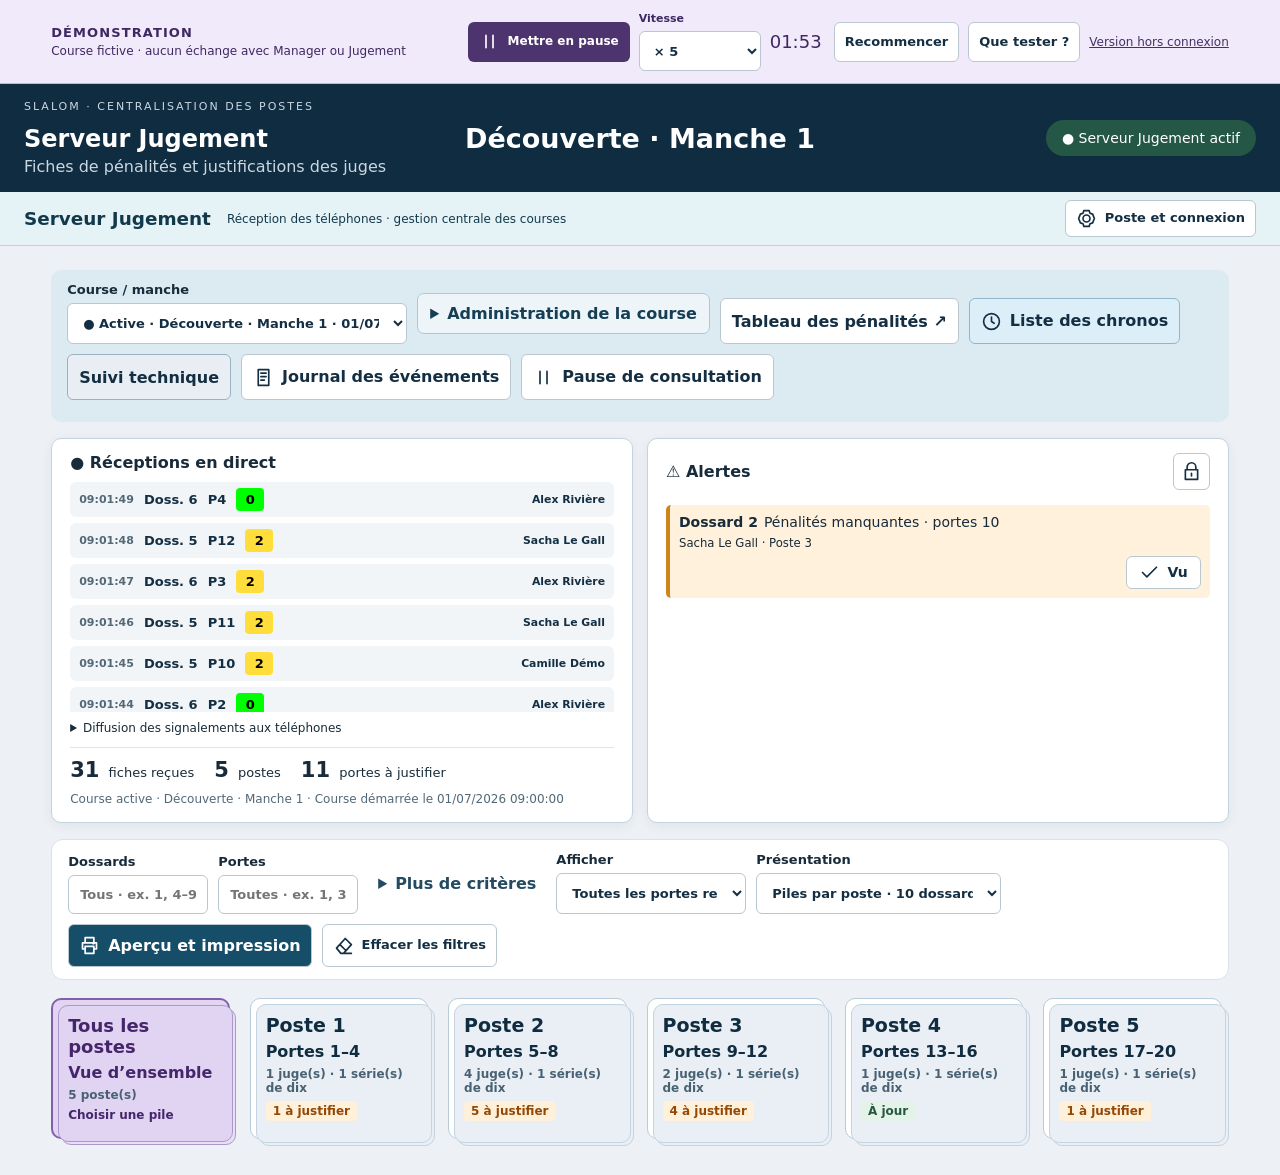
==== commit 8cbbb945: "Actualiser la démonstration avec Jugement 0.23 et les tableaux de pénalités" ====
--- a/index.html
+++ b/index.html
@@ -1,7 +1,8 @@
-<!doctype html><html lang="fr"><head><meta charset="utf-8"><meta name="viewport" content="width=device-width,initial-scale=1"><title>Jugement TRAPS · Course de démonstration</title><meta name="description" content="Découvrez Jugement TRAPS avec une course simulée interactive, sans connexion aux données de course."><meta http-equiv="Content-Security-Policy" content="default-src 'self' data: blob:; connect-src 'none'; script-src 'self' 'unsafe-inline'; style-src 'self' 'unsafe-inline'; img-src 'self' data: blob:; media-src 'self' data: blob:; object-src 'none'; base-uri 'none'; form-action 'none'"><link rel="stylesheet" href="./demo.css"><link rel="stylesheet" href="./style.css?v=demo1"></head><body><section id="simulation-bar" aria-label="Commandes de la simulation"><div><strong>DÉMONSTRATION</strong><span>Course fictive · aucun échange avec Manager ou Jugement</span></div><div class="sim-controls"><button id="sim-pause">Mettre en pause</button><label>Vitesse<select id="sim-speed"><option value="1">Temps réel</option><option value="5" selected>× 5</option><option value="20">× 20</option></select></label><span id="sim-time" role="timer">01:45</span><button id="sim-restart">Recommencer</button><button id="sim-help">Que tester ?</button><a href="./jugement-demo-hors-ligne.html" download>Version hors connexion</a></div></section>
+<!doctype html><html lang="fr"><head><meta charset="utf-8"><meta name="viewport" content="width=device-width,initial-scale=1"><title>Jugement TRAPS · Démonstration 0.23</title><meta http-equiv="Content-Security-Policy" content="default-src 'self' data: blob:; connect-src 'none'; script-src 'self' 'unsafe-inline'; style-src 'self' 'unsafe-inline'; img-src 'self' data: blob:; media-src 'self' data: blob:; object-src 'none'; base-uri 'none'; form-action 'none'"><link rel="stylesheet" href="./demo.css?v=demo2"><link rel="stylesheet" href="./style.css?v=demo2"></head><body><section id="simulation-bar" aria-label="Commandes de la simulation"><div><strong>DÉMONSTRATION</strong><span>Course fictive · aucun échange avec Manager ou Jugement</span></div><div class="sim-controls"><button id="sim-pause">Mettre en pause</button><label>Vitesse<select id="sim-speed"><option value="1">Temps réel</option><option value="5" selected>× 5</option><option value="20">× 20</option></select></label><span id="sim-time" role="timer">01:45</span><button id="sim-restart">Recommencer</button><button id="sim-help">Que tester ?</button><a href="./jugement-demo-hors-ligne.html" download>Version hors connexion</a></div></section>
+
 <header><div><p class="eyebrow">SLALOM · CENTRALISATION DES POSTES</p><h1>Jugement_TRAPS_BZH</h1><p>Fiches de pénalités et justifications des juges</p></div><strong id="active-course-title">Course active</strong><span id="connection" role="status">Connexion…</span></header>
-<section id="deployment-bar" aria-label="Rôle et réplication"><strong id="deployment-role">Jugement</strong><span id="deployment-state" role="status">Lecture du rôle…</span><button id="deployment-settings">Poste et connexion</button></section><p id="ja-command-status" class="notice" hidden role="status"></p><section id="consultation-status" hidden role="status"><span id="consultation-message"></span><button id="consultation-apply">Afficher les mises à jour</button></section><main><section class="course-toolbar"><label>Course / manche<select id="course-select"><option value="">Course active</option></select></label><details class="course-admin"><summary>Administration de la course</summary><div class="course-admin-actions"><button id="course-label">Nommer la course active</button><button id="recover-course" class="recover-course">Récupérer une course</button><button id="new-race" class="new-race">Préparer la prochaine course</button></div></details><button id="show-chronos">Liste des chronos</button><button id="show-journal">Journal des événements</button><button id="consultation-toggle" aria-pressed="false">Pause de consultation</button><button id="course-reopen" hidden>Reprendre cette course</button><span id="archive-status" role="status"></span></section><p id="session-notice" class="notice" hidden></p><section id="cross-results" hidden><h2>Time Trial Kayak Cross</h2><p>Décisions CLR / FLT reçues et sauvegardées · les chronos sont accessibles par « Liste des chronos ».</p><div id="cross-table"></div></section><div class="race-monitor"><section id="live-feed" aria-label="Réceptions en direct"><div class="live-heading"><strong>● Réceptions en direct</strong><span>Tous les postes · indépendant des filtres</span></div><div id="live-items"></div><details><summary>Diffusion des signalements aux téléphones</summary><div id="control-receipts"></div></details><div class="live-summary" aria-label="Bilan de la course"><section class="stats"><div><b id="count">0</b> fiches reçues</div><div><b id="posts">0</b> postes</div><div><b id="pending">0</b> portes à justifier</div></section>
-<p id="race-status" class="notice" role="status">Course en cours</p><p class="notice" id="server-course-guide">Exemples fictifs : départs toutes les 20 secondes, arrivée après environ une minute. Les actions ne modifient que votre simulation.</p>
+<section id="deployment-bar" aria-label="Rôle et réplication"><strong id="deployment-role">Jugement</strong><span id="deployment-state" role="status">Lecture du rôle…</span><button id="deployment-settings">Poste et connexion</button></section><p id="ja-command-status" class="notice" hidden role="status"></p><section id="consultation-status" hidden role="status"><span id="consultation-message"></span><button id="consultation-apply">Afficher les mises à jour</button></section><main><section class="course-toolbar"><label>Course / manche<select id="course-select"><option value="">Course active</option></select></label><details class="course-admin"><summary>Administration de la course</summary><div class="course-admin-actions"><button id="manage-archives" aria-label="Gérer les archives PC">Gérer les archives PC</button><button id="course-label">Nommer la course active</button><button id="recover-course" class="recover-course">Récupérer une course</button><button id="new-race" class="new-race">Préparer la prochaine course</button></div></details><button id="show-penalty-grid">Tableau des pénalités ↗</button><button id="show-chronos">Liste des chronos</button><button id="show-technical">Suivi technique</button><button id="show-journal">Journal des événements</button><button id="consultation-toggle" aria-pressed="false">Pause de consultation</button><button id="course-reopen" hidden>Reprendre cette course</button><span id="archive-status" role="status"></span></section><p id="session-notice" class="notice" hidden></p><section id="cross-results" hidden><h2>Time Trial Kayak Cross</h2><p>Portes en colonnes, dossards en lignes · seules les pénalités sont affichées.</p><div id="cross-table"></div></section><div class="race-monitor"><section id="live-feed" aria-label="Réceptions en direct"><div class="live-heading"><strong>● Réceptions en direct</strong><span>Tous les postes · indépendant des filtres</span></div><div id="live-items"></div><details><summary>Diffusion des signalements aux téléphones</summary><div id="control-receipts"></div></details><div class="live-summary" aria-label="Bilan de la course"><section class="stats"><div><b id="count">0</b> fiches reçues</div><div><b id="posts">0</b> postes</div><div><b id="pending">0</b> portes à justifier</div></section>
+<p id="race-status" class="notice" role="status">Course en cours</p><p class="notice" id="server-course-guide">Course fictive automatique · interface Jugement 0.23. Toutes les actions restent dans cette démonstration.</p>
 </div></section><section id="race-alerts" aria-label="Alertes de course"><div class="live-heading"><strong>⚠ Alertes</strong><button id="open-protection">Protections des pénalités</button></div><div id="alert-items">Aucune alerte.</div></section></div><section class="toolbar"><label>Dossards<input id="bib" type="text" placeholder="Tous · ex. 1, 4–9" aria-label="Dossards à consulter et imprimer"></label><label>Portes<input id="gate-filter" type="text" placeholder="Toutes · ex. 1, 3–5" aria-label="Portes à consulter et imprimer"></label><label class="pile-post-filter">Poste<select id="device"><option value="">Tous les postes</option></select></label><details class="advanced-filters"><summary>Plus de critères</summary><div class="advanced-filter-fields"><label>Juge<select id="judge"><option value="">Tous les juges</option></select></label><label>Fonction<select id="function"><option value="">Toutes les fonctions</option><option>Juge Transmetteur</option><option>Juge déporté</option></select></label></div></details><label>Afficher<select id="state"><option value="all">Toutes les portes reçues</option><option value="penalties">Pénalités 2 et 50</option><option value="pending">Justifications à compléter</option></select></label><label>Présentation<select id="view"><option value="piles">Piles par poste · 10 dossards par fiche</option><option value="detail">Détail par dossard</option></select></label><button id="print">Aperçu et impression</button><button id="clear-filters">Effacer les filtres</button></section>
 <div id="sheets"><div class="empty"><h2>Prêt à recevoir les fiches</h2><p>Validez des pénalités dans TRAPS_2.0. Les fiches s’afficheront ici automatiquement.</p><p>Récepteur : port 8765 · aucune action envoyée à Traps Manager</p></div></div>
-</main><dialog id="new-race-dialog" aria-labelledby="new-race-title"><h2 id="new-race-title">Démarrer une nouvelle course</h2><p>Les fiches actuelles et leurs révisions seront archivées dans <strong>data/archives</strong>. Le tableau repartira vide.</p><p>Les anciens envois des téléphones seront refusés pour cette nouvelle course. Préparez ensuite chaque téléphone avec <strong>Effacer données / Nouvelle course</strong>.</p><label class="reset-confirm"><input type="checkbox" id="reset-confirm">Je confirme le changement de course et la remise à zéro du tableau.</label><p id="reset-error" role="alert"></p><div class="reset-actions"><button id="cancel-race">Annuler</button><button id="confirm-race" class="new-race" disabled>Archiver et démarrer la nouvelle course</button></div></dialog><dialog id="recovery-dialog"><h2>Récupérer une course depuis les téléphones</h2><p>Les pénalités déjà envoyées à Traps Manager ne sont pas renvoyées. Les dessins et textes de tous les postes sont récupérés avant les audios, un téléphone à la fois.</p><p id="recovery-status" role="status">Recherche…</p><div id="recovery-choice"><label>Course conservée sur les téléphones<select id="recovery-race"><option value="">Choisir la course</option></select></label><label class="reset-confirm"><input id="recovery-agree" type="checkbox">Je confirme que ces fiches concernent la course à reprendre.</label><p>Ne videz pas les téléphones. Le PC reprend l’identifiant de cette course. Si une autre course contient déjà des fiches sur ce PC, archivez-la avec « Nouvelle course » avant la récupération. Gardez un seul PC Jugement actif.</p></div><ul id="recovery-posts"></ul><p id="recovery-error" role="alert"></p><div class="reset-actions"><button id="recovery-close">Fermer</button><button id="recovery-cancel">Annuler l’inventaire</button><button id="recovery-pause" hidden>Suspendre</button><button id="recovery-confirm" disabled>Récupérer la course sélectionnée</button></div></dialog><script src="./sim-engine.js"></script><script src="./demo-api.js"></script><script src="./actions.js?v=demo1"></script><script src="./consultation.js?v=demo1"></script><script src="./piles-model.js?v=demo1"></script><script src="./piles.js?v=demo1"></script><script src="./app.js?v=demo1"></script><script src="./control.js?v=demo1"></script><script src="./courses.js?v=demo1"></script><script src="./recovery.js?v=demo1"></script><script src="./session.js?v=demo1"></script><script src="./supervision.js?v=demo1"></script><script src="./deployment.js?v=demo1"></script><script src="./demo-ui.js"></script></body></html>
+</main><dialog id="new-race-dialog" aria-labelledby="new-race-title"><h2 id="new-race-title">Démarrer une nouvelle course</h2><p>Les fiches actuelles et leurs révisions seront archivées dans <strong>data/archives</strong>. Le tableau repartira vide.</p><p>Les anciens envois des téléphones seront refusés pour cette nouvelle course. Préparez ensuite chaque téléphone avec <strong>Effacer données / Nouvelle course</strong>.</p><label class="reset-confirm"><input type="checkbox" id="reset-confirm">Je confirme le changement de course et la remise à zéro du tableau.</label><p id="reset-error" role="alert"></p><div class="reset-actions"><button id="cancel-race">Annuler</button><button id="confirm-race" class="new-race" disabled>Archiver et démarrer la nouvelle course</button></div></dialog><dialog id="recovery-dialog"><h2>Compléter une course depuis les téléphones</h2><p>Réutilisez d’abord la base conservée sur ce PC ou la copie du poste JA. Les téléphones transmettront uniquement les éléments absents ou plus récents ; les fiches déjà présentes sont conservées.</p><p>Les pénalités déjà envoyées à Traps Manager ne sont pas renvoyées. Les dessins et textes de tous les postes sont récupérés avant les audios, un téléphone à la fois.</p><p id="recovery-status" role="status">Recherche…</p><div id="recovery-choice"><label>Course conservée sur les téléphones<select id="recovery-race"><option value="">Choisir la course</option></select></label><label class="reset-confirm"><input id="recovery-agree" type="checkbox">Je confirme que ces fiches concernent la course à reprendre.</label><p>Ne videz pas les téléphones. Le PC reprend l’identifiant de cette course. Si une autre course contient déjà des fiches sur ce PC, archivez-la avec « Nouvelle course » avant la récupération. Gardez un seul PC Jugement actif.</p></div><ul id="recovery-posts"></ul><p id="recovery-error" role="alert"></p><div class="reset-actions"><button id="recovery-close">Fermer</button><button id="recovery-cancel">Annuler l’inventaire</button><button id="recovery-pause" hidden>Suspendre</button><button id="recovery-confirm" disabled>Récupérer la course sélectionnée</button></div></dialog><script src="./sim-engine.js?v=demo2"></script><script src="./demo-api.js?v=demo2"></script><script src="./actions.js?v=demo2"></script><script src="./consultation.js?v=demo2"></script><script src="./piles-model.js?v=demo2"></script><script src="./piles.js?v=demo2"></script><script src="./app.js?v=demo2"></script><script src="./control.js?v=demo2"></script><script src="./courses.js?v=demo2"></script><script src="./recovery.js?v=demo2"></script><script src="./session.js?v=demo2"></script><script src="./supervision.js?v=demo2"></script><script src="./deployment.js?v=demo2"></script><script src="./technical.js?v=demo2"></script><script src="./demo-ui.js?v=demo2"></script></body></html>
--- a/style.css
+++ b/style.css
@@ -238,3 +238,81 @@
 .dossier-nav{padding:14px;background:#e2edf4;border:1px solid #b9cbd8;border-radius:10px;gap:14px;align-items:end}
 .dossier-reader{display:flex;flex-direction:column;gap:18px}.dossier-reader>h2{margin:8px 0 0}
 .pile-picker select:disabled{background:#edf0f2;color:#71808b;cursor:not-allowed;border-color:#d1d8de;opacity:1}
+
+/* Tableau synthétique, distinct des fiches : secteurs colorés, en-têtes fixes. */
+.penalty-grid-tools{display:flex;align-items:end;gap:12px;flex-wrap:wrap;margin:16px 0}
+.penalty-grid-tools label{display:flex;flex-direction:column;gap:5px;font-size:13px;font-weight:700}
+.penalty-grid-tools input{width:150px}.penalty-grid-tools button{min-width:44px;min-height:42px;font-size:20px}
+.penalty-grid-status{font-size:12px;color:#526876;padding-bottom:10px}
+.penalty-grid-scroll{max-height:calc(100vh - 340px);min-height:140px;overflow:auto;border:1px solid #c3d1db;border-radius:10px;background:white;isolation:isolate}
+.penalty-grid{border-collapse:separate;border-spacing:0;width:100%;min-width:900px;font-variant-numeric:tabular-nums}
+.penalty-grid th,.penalty-grid td{border-right:1px solid #ccd6de;border-bottom:1px solid #ccd6de;text-align:center;padding:12px 8px;min-width:64px;white-space:nowrap}
+.penalty-grid thead th{position:sticky;top:0;z-index:4;background:#18364a;color:white;font-size:19px;font-weight:800;height:48px}
+.penalty-grid tr>th:first-child{position:sticky;left:0;z-index:2;min-width:155px;text-align:left;background:var(--sector-bg,#e4edf4);color:#18364a}
+.penalty-grid thead tr>th:first-child{z-index:5;background:#18364a;color:white;font-size:15px}
+.penalty-grid tbody tr>th{font-size:17px;font-weight:800}.penalty-grid th small{display:block;font-size:11px;font-weight:500;margin-top:5px;max-width:175px;overflow:hidden;text-overflow:ellipsis}
+.penalty-grid .sector-0{--sector-bg:#dceaf8}.penalty-grid .sector-1{--sector-bg:#e5e0f6}.penalty-grid .sector-2{--sector-bg:#dcefe6}.penalty-grid .sector-3{--sector-bg:#f4e7cf}.penalty-grid .sector-4{--sector-bg:#f5dfe7}
+.penalty-grid .penalty-sector-header th{background:var(--sector-bg);font-size:14px;padding:9px 12px;letter-spacing:.2px;border-top:2px solid white}
+.penalty-grid td.grid-value{font-size:24px;font-weight:800;color:#142e3e}.penalty-grid td.value-0{background:#b8efbc}.penalty-grid td.value-2{background:#ffde3b}.penalty-grid td.value-50{background:#c62828;color:white}
+.penalty-grid td.grid-empty{background:#f7f9fb;color:#a5b3be}.penalty-grid td.grid-blocked{background:#fde3e3;color:#9b292f;font-size:11px;font-weight:800;white-space:normal;max-width:85px}
+.penalty-grid td.grid-updated{animation:penalty-arrival 1.8s ease-out}@keyframes penalty-arrival{0%,35%{box-shadow:inset 0 0 0 3px #135779}100%{box-shadow:inset 0 0 0 0 transparent}}
+.penalty-grid-empty{padding:18px}.penalty-window-root{background:white;border:1px solid #cbd7df;border-radius:12px;padding:20px}.penalty-window-root h2{margin:0 0 8px}
+.penalty-grid-window>header,.penalty-grid-window>#deployment-bar,.penalty-grid-window>#consultation-status,.penalty-grid-window>#ja-command-status{display:none!important}
+.penalty-grid-window main>:not(.penalty-window-root){display:none!important}.penalty-grid-window main{padding:18px;max-width:none}.penalty-grid-window .penalty-grid-scroll{max-height:calc(100vh - 220px)}
+#cross-table>h2{margin:12px 0 4px}#cross-results>h2,#cross-results>p{display:none}
+@media(max-width:650px){.penalty-grid-tools{gap:8px}.penalty-grid-window main{padding:8px}.penalty-window-root{padding:12px}.penalty-grid-tools input{width:115px}.penalty-grid-scroll{max-height:70vh}}
+@media(prefers-reduced-motion:reduce){.penalty-grid td.grid-updated{animation:none;outline:2px solid #135779;outline-offset:-2px}}
+@media print{.penalty-grid-tools{display:none}.penalty-grid-scroll{max-height:none!important;overflow:visible}.penalty-grid{min-width:0}.penalty-grid th,.penalty-grid td{padding:4px;min-width:0}.penalty-grid thead th,.penalty-grid tr>th:first-child{position:static}}
+
+.penalty-grid td.grid-multiple{background:#fff8e9;white-space:normal}.penalty-grid .grid-chip{display:inline-flex;align-items:center;justify-content:center;min-width:32px;padding:6px;margin:2px;border-radius:5px;font-weight:800;font-size:22px}.penalty-grid .grid-chip.value-0{background:#b8efbc}.penalty-grid .grid-chip.value-2{background:#ffde3b}.penalty-grid .grid-chip.value-50{background:#c62828;color:white}
+
+/* Orientation définitive : portes en tête, dossards dans la première colonne. */
+.penalty-grid thead th:not(:first-child){background:var(--sector-bg,#dceaf8);color:#18364a;font-size:17px;min-width:80px}
+.penalty-grid tr>th:first-child{min-width:80px;width:90px;text-align:center}.penalty-grid tbody tr>th:first-child{background:#e4edf4;font-size:22px}
+.penalty-sector-legend{display:flex;flex-wrap:wrap;gap:8px;margin:0 0 12px}.penalty-sector-legend span{background:var(--sector-bg);padding:6px 12px;border-radius:6px;font-size:13px;font-weight:750;color:#18364a}
+.penalty-sector-legend .sector-0{--sector-bg:#dceaf8}.penalty-sector-legend .sector-1{--sector-bg:#e5e0f6}.penalty-sector-legend .sector-2{--sector-bg:#dcefe6}.penalty-sector-legend .sector-3{--sector-bg:#f4e7cf}.penalty-sector-legend .sector-4{--sector-bg:#f5dfe7}
+.penalty-grid-window .penalty-grid-scroll{max-height:calc(100vh - 265px)}
+
+/* Tableau57 : grille grise lisible dans les deux disciplines. */
+.penalty-grid th,.penalty-grid td{border-right-color:#89949e;border-bottom-color:#89949e}
+.penalty-grid-scroll{border-color:#89949e}
+/* Slalom : une taille fixe pour 25 portes, indépendante des portes déjà reçues. */
+.slalom-grid-scroll{container-type:inline-size;scrollbar-gutter:stable}
+.penalty-grid.slalom-grid{--grid-cell:calc((100cqw - 56px)/25);table-layout:fixed;width:100%;min-width:0}
+.slalom-grid .grid-bib-col{width:56px}.slalom-grid .grid-gate-col{width:var(--grid-cell)}
+.penalty-grid.slalom-grid th,.penalty-grid.slalom-grid td{box-sizing:border-box;min-width:0;max-width:none;padding:0;overflow:hidden;text-align:center;white-space:nowrap}
+.penalty-grid.slalom-grid tbody td{height:var(--grid-cell);font-size:clamp(10px,calc(var(--grid-cell)*.55),30px);line-height:1;font-weight:800}
+.penalty-grid.slalom-grid tbody tr>th:first-child{width:56px;min-width:0;height:var(--grid-cell);font-size:clamp(12px,calc(var(--grid-cell)*.45),22px);line-height:1}
+.penalty-grid.slalom-grid thead th{background:#e3e8ec;color:#18364a;font-size:13px;min-width:0;left:auto}
+.penalty-grid.slalom-grid thead .grid-post-heading th{top:0;height:28px;min-height:28px;border-top:3px solid #465761}
+.penalty-grid.slalom-grid thead .grid-post-title{border-left:3px solid #465761;border-right:3px solid #465761;border-bottom:2px solid #465761;font-size:clamp(9px,calc(var(--grid-cell)*.32),14px);text-overflow:ellipsis}
+.penalty-grid.slalom-grid thead .door-heading th{top:28px;height:30px;min-height:30px;background:#eef1f3;font-size:clamp(10px,calc(var(--grid-cell)*.4),17px);border-bottom:3px solid #465761}
+.penalty-grid.slalom-grid thead .grid-corner{left:0;top:0;z-index:6;width:56px;height:58px;background:#18364a;color:white;font-size:11px}
+.penalty-grid.slalom-grid .sector-start{border-left:3px solid #465761}.penalty-grid.slalom-grid .sector-end{border-right:3px solid #465761}
+.penalty-grid.slalom-grid tbody tr:last-child td:not(.grid-reserved){border-bottom:3px solid #465761}
+.penalty-grid.slalom-grid td.value-0,.penalty-grid .grid-chip.value-0{background:#00ff00;color:#000}.penalty-grid.slalom-grid td.value-2{background:#ffde3b;color:#000}.penalty-grid.slalom-grid td.value-50{background:#c62828;color:#fff}
+.penalty-grid.slalom-grid td.grid-blocked{font-size:clamp(6px,calc(var(--grid-cell)*.21),10px);white-space:normal;word-break:break-word;line-height:1.1}
+.penalty-grid.slalom-grid td.grid-multiple{white-space:nowrap}.penalty-grid.slalom-grid .grid-chip{box-sizing:border-box;min-width:0;max-width:45%;padding:1px;margin:0 1px;font-size:clamp(8px,calc(var(--grid-cell)*.32),18px);line-height:1}
+.penalty-grid.slalom-grid .grid-reserved{background:white!important;border:0!important;padding:0!important;color:transparent}
+.penalty-grid-window .slalom-grid-scroll{max-height:calc(100vh - 225px)}
+.penalty-grid.slalom-grid thead .door-heading th{color:#18364a}
+.penalty-grid td.value-0{background:#00ff00;color:#000}.penalty-grid td.value-2{background:#ffde3b;color:#000}.penalty-grid td.value-50{background:#c62828;color:#fff}
+
+/* Tableau59 : valeurs sans gras, signalements courts. */
+.penalty-grid td.grid-value,.penalty-grid.slalom-grid tbody td.grid-value,.penalty-grid .grid-chip,.penalty-grid.slalom-grid .grid-chip{font-weight:400}
+
+/* Tableau60 : lignes de dossards réduites d’un tiers, en-têtes inchangés. */
+.penalty-grid:not(.slalom-grid) tbody th,.penalty-grid:not(.slalom-grid) tbody td{height:calc(53px*2/3);padding-top:0;padding-bottom:0;line-height:1}
+.penalty-grid.slalom-grid tbody td,.penalty-grid.slalom-grid tbody tr>th:first-child{height:calc(var(--grid-cell)*2/3);padding-top:0;padding-bottom:0}
+
+/* Tableau61 : chiffres des lignes de dossards réduits d’un tiers. */
+.penalty-grid tbody tr>th:first-child{font-size:calc(22px*2/3)}
+.penalty-grid .grid-chip{font-size:calc(22px*2/3)}
+.penalty-grid.slalom-grid tbody td.grid-value{font-size:calc(clamp(10px,calc(var(--grid-cell)*.55),30px)*2/3)}
+.penalty-grid.slalom-grid tbody tr>th:first-child{font-size:calc(clamp(12px,calc(var(--grid-cell)*.45),22px)*2/3)}
+.penalty-grid.slalom-grid .grid-chip{font-size:calc(clamp(8px,calc(var(--grid-cell)*.32),18px)*2/3)}
+#show-technical{background:#e8eef3;border-color:#9bb1bf}#show-technical.technical-warning{background:#ffe3ac;border-color:#bf861f;color:#513800}
+.technical-dialog{width:calc(100vw - 40px);max-width:1450px;max-height:92vh}.technical-stamp{color:#4c6676;font-size:13px}.technical-body{overflow:auto;max-height:65vh}
+.technical-table{border-collapse:separate;border-spacing:0;width:100%;font-size:13px}.technical-table th,.technical-table td{padding:10px;border-right:1px solid #bdcbd5;border-bottom:1px solid #bdcbd5;text-align:left;vertical-align:top}.technical-table thead th{position:sticky;top:0;background:#19374b;color:white;z-index:1}.technical-table small{display:block;color:#566c7b;margin-top:5px}.technical-table button{font-size:13px;padding:6px;max-width:240px;text-align:left}.technical-attention{background:#fff1d4}.technical-error{background:#ffe2de}.technical-details{max-width:720px;width:calc(100vw - 40px);max-height:90vh;overflow:auto}
+
+.role-ja #manage-archives{display:none!important}#manage-archives{background:#f4e7e7;border-color:#bd9292;color:#762f2f}.archive-delete-dialog select{max-width:100%;width:100%;font-size:16px}.archive-delete-dialog .danger{background:#9f3030;color:white}.archive-delete-dialog input[type=text]{width:130px;font-size:18px}.archive-delete-dialog{max-width:780px}
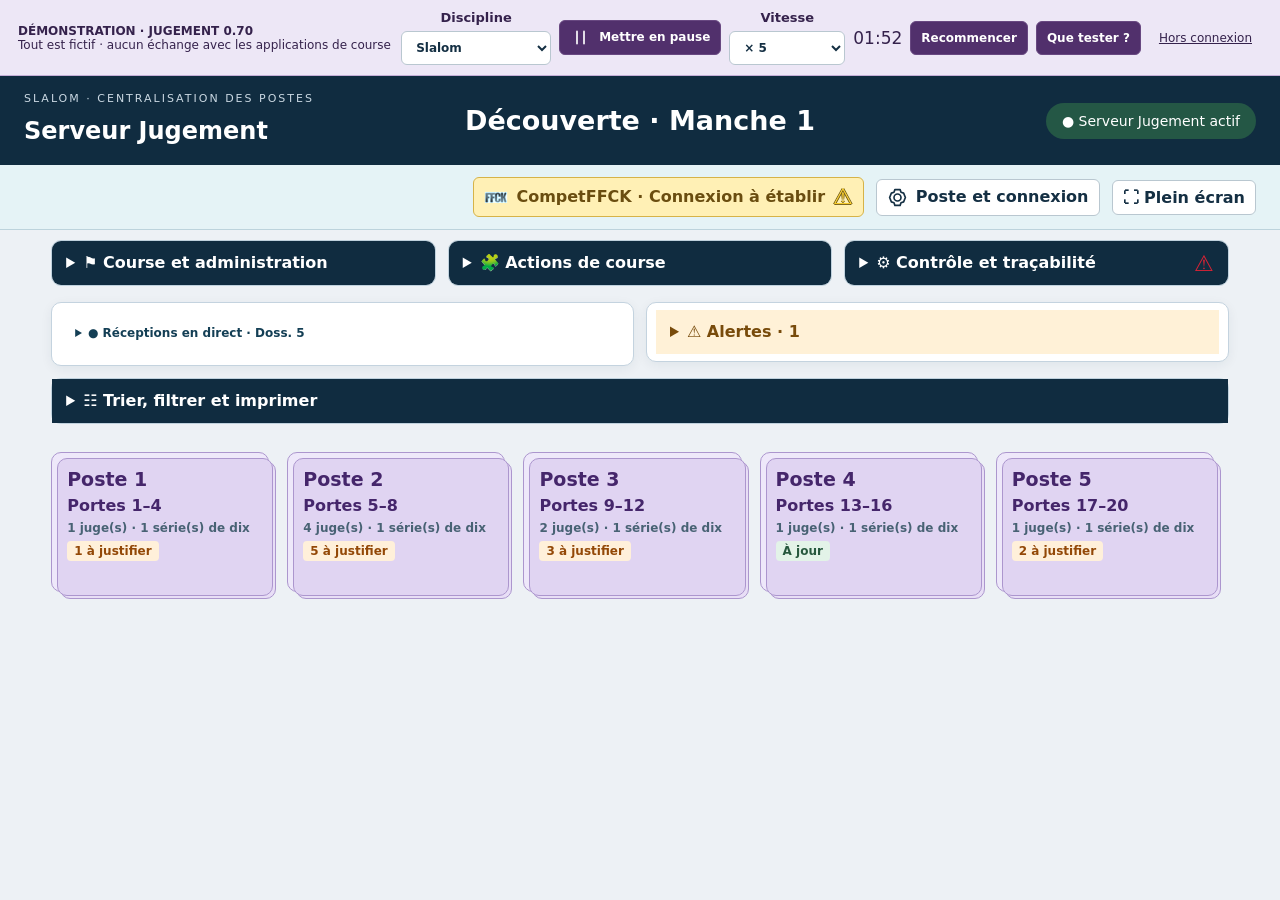
==== commit 7d7a522a: "Actualiser la démonstration sur Jugement 0.70 : interface, Cross, messages, téléphones et fenêtres s" ====
--- a/index.html
+++ b/index.html
@@ -1,8 +1,7 @@
-<!doctype html><html lang="fr"><head><meta charset="utf-8"><meta name="viewport" content="width=device-width,initial-scale=1"><title>Jugement TRAPS · Démonstration 0.23</title><meta http-equiv="Content-Security-Policy" content="default-src 'self' data: blob:; connect-src 'none'; script-src 'self' 'unsafe-inline'; style-src 'self' 'unsafe-inline'; img-src 'self' data: blob:; media-src 'self' data: blob:; object-src 'none'; base-uri 'none'; form-action 'none'"><link rel="stylesheet" href="./demo.css?v=demo2"><link rel="stylesheet" href="./style.css?v=demo2"></head><body><section id="simulation-bar" aria-label="Commandes de la simulation"><div><strong>DÉMONSTRATION</strong><span>Course fictive · aucun échange avec Manager ou Jugement</span></div><div class="sim-controls"><button id="sim-pause">Mettre en pause</button><label>Vitesse<select id="sim-speed"><option value="1">Temps réel</option><option value="5" selected>× 5</option><option value="20">× 20</option></select></label><span id="sim-time" role="timer">01:45</span><button id="sim-restart">Recommencer</button><button id="sim-help">Que tester ?</button><a href="./jugement-demo-hors-ligne.html" download>Version hors connexion</a></div></section>
-
+<!doctype html><html lang="fr"><head><meta charset="utf-8"><meta name="viewport" content="width=device-width,initial-scale=1"><title>Jugement TRAPS · Démonstration 0.70</title><meta http-equiv="Content-Security-Policy" content="default-src 'self' data: blob:; connect-src 'none'; script-src 'self' 'unsafe-inline'; style-src 'self' 'unsafe-inline'; img-src 'self' data: blob:; media-src 'self' data: blob:; object-src 'none'; base-uri 'none'; form-action 'none'"><script>if(new URLSearchParams(location.search).get('tableau')==='penalites'){document.documentElement.classList.add('penalty-table-page');document.title='Tableau des pénalités · Jugement';}if(new URLSearchParams(location.search).get('tableau')==='chronos'){document.documentElement.classList.add('chrono-list-page');document.title='Liste des chronos · Jugement';}</script><style>html.penalty-table-page body>header,html.penalty-table-page body>#deployment-bar,html.penalty-table-page body>#consultation-status,html.penalty-table-page body>#ja-command-status,html.penalty-table-page main>:not(.penalty-window-root){display:none!important}html.chrono-list-page body>header,html.chrono-list-page body>#deployment-bar,html.chrono-list-page body>main,html.chrono-list-page body>#ja-command-status{display:none!important}</style><link rel="stylesheet" href="./style.css?v=070-demo2"><link rel="stylesheet" href="./demo.css"></head><body><section id="simulation-bar" aria-label="Commandes de la simulation"><div><strong>DÉMONSTRATION · JUGEMENT 0.70</strong><span>Tout est fictif · aucun échange avec les applications de course</span></div><div class="sim-controls"><label>Discipline<select id="sim-kind"><option value="slalom">Slalom</option><option value="cross">Time Trial Cross</option></select></label><button id="sim-pause">Mettre en pause</button><label>Vitesse<select id="sim-speed"><option value="1">Temps réel</option><option value="5" selected>× 5</option><option value="20">× 20</option></select></label><span id="sim-time" role="timer">01:45</span><button id="sim-restart">Recommencer</button><button id="sim-help">Que tester ?</button><a href="./jugement-demo-hors-ligne.html" download>Hors connexion</a></div></section>
 <header><div><p class="eyebrow">SLALOM · CENTRALISATION DES POSTES</p><h1>Jugement_TRAPS_BZH</h1><p>Fiches de pénalités et justifications des juges</p></div><strong id="active-course-title">Course active</strong><span id="connection" role="status">Connexion…</span></header>
-<section id="deployment-bar" aria-label="Rôle et réplication"><strong id="deployment-role">Jugement</strong><span id="deployment-state" role="status">Lecture du rôle…</span><button id="deployment-settings">Poste et connexion</button></section><p id="ja-command-status" class="notice" hidden role="status"></p><section id="consultation-status" hidden role="status"><span id="consultation-message"></span><button id="consultation-apply">Afficher les mises à jour</button></section><main><section class="course-toolbar"><label>Course / manche<select id="course-select"><option value="">Course active</option></select></label><details class="course-admin"><summary>Administration de la course</summary><div class="course-admin-actions"><button id="manage-archives" aria-label="Gérer les archives PC">Gérer les archives PC</button><button id="course-label">Nommer la course active</button><button id="recover-course" class="recover-course">Récupérer une course</button><button id="new-race" class="new-race">Préparer la prochaine course</button></div></details><button id="show-penalty-grid">Tableau des pénalités ↗</button><button id="show-chronos">Liste des chronos</button><button id="show-technical">Suivi technique</button><button id="show-journal">Journal des événements</button><button id="consultation-toggle" aria-pressed="false">Pause de consultation</button><button id="course-reopen" hidden>Reprendre cette course</button><span id="archive-status" role="status"></span></section><p id="session-notice" class="notice" hidden></p><section id="cross-results" hidden><h2>Time Trial Kayak Cross</h2><p>Portes en colonnes, dossards en lignes · seules les pénalités sont affichées.</p><div id="cross-table"></div></section><div class="race-monitor"><section id="live-feed" aria-label="Réceptions en direct"><div class="live-heading"><strong>● Réceptions en direct</strong><span>Tous les postes · indépendant des filtres</span></div><div id="live-items"></div><details><summary>Diffusion des signalements aux téléphones</summary><div id="control-receipts"></div></details><div class="live-summary" aria-label="Bilan de la course"><section class="stats"><div><b id="count">0</b> fiches reçues</div><div><b id="posts">0</b> postes</div><div><b id="pending">0</b> portes à justifier</div></section>
-<p id="race-status" class="notice" role="status">Course en cours</p><p class="notice" id="server-course-guide">Course fictive automatique · interface Jugement 0.23. Toutes les actions restent dans cette démonstration.</p>
-</div></section><section id="race-alerts" aria-label="Alertes de course"><div class="live-heading"><strong>⚠ Alertes</strong><button id="open-protection">Protections des pénalités</button></div><div id="alert-items">Aucune alerte.</div></section></div><section class="toolbar"><label>Dossards<input id="bib" type="text" placeholder="Tous · ex. 1, 4–9" aria-label="Dossards à consulter et imprimer"></label><label>Portes<input id="gate-filter" type="text" placeholder="Toutes · ex. 1, 3–5" aria-label="Portes à consulter et imprimer"></label><label class="pile-post-filter">Poste<select id="device"><option value="">Tous les postes</option></select></label><details class="advanced-filters"><summary>Plus de critères</summary><div class="advanced-filter-fields"><label>Juge<select id="judge"><option value="">Tous les juges</option></select></label><label>Fonction<select id="function"><option value="">Toutes les fonctions</option><option>Juge Transmetteur</option><option>Juge déporté</option></select></label></div></details><label>Afficher<select id="state"><option value="all">Toutes les portes reçues</option><option value="penalties">Pénalités 2 et 50</option><option value="pending">Justifications à compléter</option></select></label><label>Présentation<select id="view"><option value="piles">Piles par poste · 10 dossards par fiche</option><option value="detail">Détail par dossard</option></select></label><button id="print">Aperçu et impression</button><button id="clear-filters">Effacer les filtres</button></section>
+<section id="deployment-bar" aria-label="Rôle et réplication"><strong id="deployment-role">Jugement</strong><span id="deployment-state" role="status">Lecture du rôle…</span><button id="deployment-settings">Poste et connexion</button><button id="window-fullscreen" title="Afficher Jugement en plein écran · F11 est aussi disponible">⛶ Plein écran</button></section><p id="ja-command-status" class="notice" hidden role="status"></p><section id="consultation-status" hidden role="status"><span id="consultation-message"></span><button id="consultation-apply">Afficher les mises à jour</button></section><main><section class="course-toolbar" aria-label="Course et outils"><details class="course-group course-data" aria-label="Données et administration"><summary>⚑ Course et administration</summary><div class="panel-content"><label>Course / manche<select id="course-select"><option value="">Course active</option></select></label><div class="course-admin-actions"><button id="new-race" class="new-race">Charger une course</button><button id="restart-course" class="danger">Vider la course</button><button id="manage-archives" aria-label="Gérer les archives PC">Gérer les archives</button><button id="course-label">Renommer la course active</button><button id="recover-course" class="recover-course" hidden>Consulter une course terminée</button><details class="course-rescue"><summary>Récupération après incident</summary><p>Réutiliser d’abord la base de ce PC ou la copie JA. Cette procédure demande aux téléphones uniquement les données manquantes ou plus récentes, sans renvoyer les anciennes pénalités à Manager.</p><button id="recover-phone-data">Récupérer les données manquantes des téléphones</button></details></div><button id="course-reopen" hidden>Reprendre cette course</button><span id="archive-status" role="status"></span></div></details><details class="course-group course-actions" aria-label="Juges et affichage"><summary>🧩 Actions de course</summary><div class="panel-content"><button id="show-messages">✉ Messages aux juges</button><button id="consultation-toggle" aria-pressed="false">Pause de consultation</button><button id="show-chronos">Liste des chronos</button><button id="show-penalty-grid">▦ Tableau des pénalités</button><button id="open-protection">Protections des pénalités</button></div></details><details class="course-group course-tools" aria-label="Suivi et journal"><summary>⚙ Contrôle et traçabilité</summary><div class="panel-content"><button id="show-journal">☷ Journal des événements</button></div></details></section><p id="session-notice" class="notice" hidden></p><div class="race-monitor"><section id="live-feed" aria-label="Réceptions en direct"><details class="monitor-disclosure"><summary>● Réceptions en direct</summary><div class="monitor-content"><div id="live-items"></div><details><summary>Diffusion des signalements aux téléphones</summary><div id="control-receipts"></div></details><div class="live-summary" aria-label="Bilan de la course"><section class="stats"><div><b id="count">0</b> fiches reçues</div><div><b id="posts">0</b> postes</div><div><b id="pending">0</b> portes à justifier</div></section>
+<p id="race-status" class="notice" role="status">Course en cours</p><p class="notice" id="server-course-guide">Les touches et les justifications arrivent progressivement. La prochaine course est préparée depuis Jugement, après mise en attente des téléphones et import du .pce dans Manager.</p>
+</div></div></details></section><section id="race-alerts" aria-label="Alertes de course"><details class="monitor-disclosure"><summary>⚠ Alertes</summary><div class="monitor-content"><div id="alert-items">Aucune alerte.</div></div></details></section></div><section id="cross-results" hidden><h2>Time Trial Kayak Cross</h2><p>Portes en colonnes, dossards en lignes · seules les pénalités sont affichées.</p><div id="cross-table"></div></section><details class="filters-panel" id="filters-panel"><summary>☷ Trier, filtrer et imprimer</summary><section class="toolbar"><label>Dossards<input id="bib" type="text" placeholder="Tous · ex. 1, 4–9" aria-label="Dossards à consulter et imprimer"></label><label>Portes<input id="gate-filter" type="text" placeholder="Toutes · ex. 1, 3–5" aria-label="Portes à consulter et imprimer"></label><label class="pile-post-filter">Poste<select id="device"><option value="">Tous les postes</option></select></label><details class="advanced-filters"><summary>Plus de critères</summary><div class="advanced-filter-fields"><label>Juge<select id="judge"><option value="">Tous les juges</option></select></label><label>Fonction<select id="function"><option value="">Toutes les fonctions</option><option>Juge Transmetteur</option><option>Juge déporté</option></select></label></div></details><label>Afficher<select id="state"><option value="all">Toutes les portes reçues</option><option value="penalties">Pénalités 2 et 50</option><option value="pending">Justifications à compléter</option></select></label><label>Présentation<select id="view"><option value="piles">Piles par poste · 10 dossards par fiche</option><option value="detail">Détail par dossard</option></select></label><button id="print">Aperçu et impression</button><button id="clear-filters">Effacer les filtres</button></section></details>
 <div id="sheets"><div class="empty"><h2>Prêt à recevoir les fiches</h2><p>Validez des pénalités dans TRAPS_2.0. Les fiches s’afficheront ici automatiquement.</p><p>Récepteur : port 8765 · aucune action envoyée à Traps Manager</p></div></div>
-</main><dialog id="new-race-dialog" aria-labelledby="new-race-title"><h2 id="new-race-title">Démarrer une nouvelle course</h2><p>Les fiches actuelles et leurs révisions seront archivées dans <strong>data/archives</strong>. Le tableau repartira vide.</p><p>Les anciens envois des téléphones seront refusés pour cette nouvelle course. Préparez ensuite chaque téléphone avec <strong>Effacer données / Nouvelle course</strong>.</p><label class="reset-confirm"><input type="checkbox" id="reset-confirm">Je confirme le changement de course et la remise à zéro du tableau.</label><p id="reset-error" role="alert"></p><div class="reset-actions"><button id="cancel-race">Annuler</button><button id="confirm-race" class="new-race" disabled>Archiver et démarrer la nouvelle course</button></div></dialog><dialog id="recovery-dialog"><h2>Compléter une course depuis les téléphones</h2><p>Réutilisez d’abord la base conservée sur ce PC ou la copie du poste JA. Les téléphones transmettront uniquement les éléments absents ou plus récents ; les fiches déjà présentes sont conservées.</p><p>Les pénalités déjà envoyées à Traps Manager ne sont pas renvoyées. Les dessins et textes de tous les postes sont récupérés avant les audios, un téléphone à la fois.</p><p id="recovery-status" role="status">Recherche…</p><div id="recovery-choice"><label>Course conservée sur les téléphones<select id="recovery-race"><option value="">Choisir la course</option></select></label><label class="reset-confirm"><input id="recovery-agree" type="checkbox">Je confirme que ces fiches concernent la course à reprendre.</label><p>Ne videz pas les téléphones. Le PC reprend l’identifiant de cette course. Si une autre course contient déjà des fiches sur ce PC, archivez-la avec « Nouvelle course » avant la récupération. Gardez un seul PC Jugement actif.</p></div><ul id="recovery-posts"></ul><p id="recovery-error" role="alert"></p><div class="reset-actions"><button id="recovery-close">Fermer</button><button id="recovery-cancel">Annuler l’inventaire</button><button id="recovery-pause" hidden>Suspendre</button><button id="recovery-confirm" disabled>Récupérer la course sélectionnée</button></div></dialog><script src="./sim-engine.js?v=demo2"></script><script src="./demo-api.js?v=demo2"></script><script src="./actions.js?v=demo2"></script><script src="./consultation.js?v=demo2"></script><script src="./piles-model.js?v=demo2"></script><script src="./piles.js?v=demo2"></script><script src="./app.js?v=demo2"></script><script src="./control.js?v=demo2"></script><script src="./courses.js?v=demo2"></script><script src="./recovery.js?v=demo2"></script><script src="./session.js?v=demo2"></script><script src="./supervision.js?v=demo2"></script><script src="./deployment.js?v=demo2"></script><script src="./technical.js?v=demo2"></script><script src="./demo-ui.js?v=demo2"></script></body></html>
+</main><dialog id="new-race-dialog" aria-labelledby="new-race-title"><h2 id="new-race-title">Démarrer une nouvelle course</h2><p>Les fiches actuelles et leurs révisions seront archivées dans <strong>data/archives</strong>. Le tableau repartira vide.</p><p>Les anciens envois des téléphones seront refusés pour cette nouvelle course. Préparez ensuite chaque téléphone avec <strong>Effacer données / Nouvelle course</strong>.</p><label class="reset-confirm"><input type="checkbox" id="reset-confirm">Je confirme le changement de course et la remise à zéro du tableau.</label><p id="reset-error" role="alert"></p><div class="reset-actions"><button id="cancel-race">Annuler</button><button id="confirm-race" class="new-race" disabled>Archiver et démarrer la nouvelle course</button></div></dialog><dialog id="recovery-dialog"><h2>Compléter une course depuis les téléphones</h2><p>Réutilisez d’abord la base conservée sur ce PC ou la copie du poste JA. Les téléphones transmettront uniquement les éléments absents ou plus récents ; les fiches déjà présentes sont conservées.</p><p>Les pénalités déjà envoyées à Traps Manager ne sont pas renvoyées. Les dessins et textes de tous les postes sont récupérés avant les audios, un téléphone à la fois.</p><p id="recovery-status" role="status">Recherche…</p><div id="recovery-choice"><label>Course conservée sur les téléphones<select id="recovery-race"><option value="">Choisir la course</option></select></label><label class="reset-confirm"><input id="recovery-agree" type="checkbox">Je confirme que ces fiches concernent la course à reprendre.</label><p>Ne videz pas les téléphones. Le PC reprend l’identifiant de cette course. Si une autre course contient déjà des fiches sur ce PC, archivez-la avec « Nouvelle course » avant la récupération. Gardez un seul PC Jugement actif.</p></div><ul id="recovery-posts"></ul><p id="recovery-error" role="alert"></p><div class="reset-actions"><button id="recovery-close">Fermer</button><button id="recovery-cancel">Annuler l’inventaire</button><button id="recovery-pause" hidden>Suspendre</button><button id="recovery-confirm" disabled>Récupérer la course sélectionnée</button></div></dialog><script src="./sim-engine.js?v=070-demo2"></script><script src="./demo-api.js?v=070-demo2"></script><script src="./actions.js?v=070-demo2"></script><script src="./consultation.js?v=070-demo2"></script><script src="./sheet-order.js?v=070-demo2"></script><script src="./piles-model.js?v=070-demo2"></script><script src="./piles.js?v=070-demo2"></script><script src="./app.js?v=070-demo2"></script><script src="./control.js?v=070-demo2"></script><script src="./courses.js?v=070-demo2"></script><script src="./recovery.js?v=070-demo2"></script><script src="./session.js?v=070-demo2"></script><script src="./supervision.js?v=070-demo2"></script><script src="./deployment.js?v=070-demo2"></script><script src="./technical.js?v=070-demo2"></script><script src="./messages.js?v=070-demo2"></script><script src="./manager-resend.js?v=070-demo2"></script><script src="./chrono-compet.js?v=070-demo2"></script><script src="./layout.js?v=070-demo2"></script><script src="./demo-ui.js?v=070-demo2"></script></body></html>
--- a/style.css
+++ b/style.css
@@ -99,7 +99,7 @@
 /* Chronos: large race time, compact diagnostics, explicit absence override. */
 .chrono-dialog{max-width:1100px;width:calc(100% - 48px)}
 .chrono-results{table-layout:fixed;font-variant-numeric:tabular-nums}
-.chrono-results th:nth-child(1){width:11%}.chrono-results th:nth-child(2),.chrono-results th:nth-child(3){width:22%}.chrono-results th:nth-child(4){width:37%}.chrono-results th:nth-child(5){width:8%}
+/* Chrono widths follow semantic columns; selection is optional. */
 .chrono-results .chrono-bib{font-size:20px;font-weight:750}.chrono-results .chrono-clock{font-size:18px;white-space:nowrap}.chrono-results .chrono-elapsed{font-size:32px;font-weight:800;white-space:nowrap;background:#edf6fb;color:#12374b}
 .chrono-results .chrono-absence,.chrono-absence{background:#ede6fb;color:#653b91;font-size:26px;font-weight:800;text-align:center;padding:15px}
 .session-dialog .chrono-info-button{margin:0;padding:6px;min-width:36px;min-height:36px;border-radius:50%;background:#eef3f7;color:#4c6575;font-size:24px;line-height:1;border:1px solid #c7d8e5}
@@ -316,3 +316,346 @@
 .technical-table{border-collapse:separate;border-spacing:0;width:100%;font-size:13px}.technical-table th,.technical-table td{padding:10px;border-right:1px solid #bdcbd5;border-bottom:1px solid #bdcbd5;text-align:left;vertical-align:top}.technical-table thead th{position:sticky;top:0;background:#19374b;color:white;z-index:1}.technical-table small{display:block;color:#566c7b;margin-top:5px}.technical-table button{font-size:13px;padding:6px;max-width:240px;text-align:left}.technical-attention{background:#fff1d4}.technical-error{background:#ffe2de}.technical-details{max-width:720px;width:calc(100vw - 40px);max-height:90vh;overflow:auto}
 
 .role-ja #manage-archives{display:none!important}#manage-archives{background:#f4e7e7;border-color:#bd9292;color:#762f2f}.archive-delete-dialog select{max-width:100%;width:100%;font-size:16px}.archive-delete-dialog .danger{background:#9f3030;color:white}.archive-delete-dialog input[type=text]{width:130px;font-size:18px}.archive-delete-dialog{max-width:780px}
+
+/* Manual resend is explicit and only available on the active server table. */
+.penalty-grid-tools .penalty-grid-resend{font-size:14px;background:#fff0d4;border:1px solid #cda867;color:#654411;padding:8px 14px}.role-ja .penalty-grid-resend,.role-setup .penalty-grid-resend{display:none!important}.penalty-grid-resend[hidden]{display:none!important}
+
+/* Stable message composer, independently refreshed receipt list. */
+.messages-dialog{width:min(860px,94vw);max-height:92vh;overflow:auto;color:#102c40;background:#fff}.messages-dialog form{display:grid;gap:12px;padding:16px;background:#edf4f8;border-radius:12px}.messages-dialog label{display:grid;gap:6px;font-weight:600}.messages-dialog textarea{width:100%;box-sizing:border-box;font:inherit;padding:12px;resize:vertical;min-height:100px}.messages-dialog select{width:100%;max-width:100%}.messages-dialog button[type=submit]{background:#144e65;color:white;justify-self:start;padding:12px 22px}.messages-history{max-height:38vh;overflow:auto}.message-card{border:1px solid #c4d2dd;border-left:5px solid #7190a3;border-radius:8px;padding:12px;margin:10px 0}.message-card>p{white-space:pre-wrap;overflow-wrap:anywhere}.message-card>strong,.message-state{display:block}.message-state{font-weight:600;margin:6px 0;color:#4f6271}.message-stage-1{border-left-color:#e13c3c}.message-stage-2{border-left-color:#dbac12}.message-stage-3{border-left-color:#3b9660}.message-card details p{margin:5px 0}.messages-feedback{margin:0;white-space:pre-wrap}
+
+/* Explicit chrono transmission, separate from source timing and penalties. */
+.chrono-transmission{padding:12px;margin:10px 0;border:1px solid #b7ccd9;border-radius:10px;background:#edf5f9}.chrono-send-actions{display:flex;gap:12px;flex-wrap:wrap}.chrono-send-actions button{padding:12px 16px}.chrono-send-actions button:last-child,.chrono-send-confirm{background:#174e65;color:#fff}.chrono-send-feedback{font-weight:600}.chrono-send-dialog{width:min(760px,92vw);max-height:90vh;overflow:auto}.chrono-send-preview{max-height:36vh;overflow:auto;margin:12px 0}.chrono-send-excluded{color:#925a14}.chrono-results input[type=checkbox]{width:22px;height:22px;cursor:pointer}.chrono-send-dialog button{margin:8px 8px 0 0}
+
+/* Course setup is kept outside the live judging sheets. */
+.course-gate-plaques{display:grid;grid-template-columns:repeat(5,1fr);gap:10px;margin:16px 0}.course-gate-plaque{background:repeating-linear-gradient(0deg,#16884b 0 18px,#fff 18px 26px);color:#102c40;font-weight:700;font-size:22px;min-height:66px;text-shadow:0 0 4px white;border:2px solid #176b43}.course-gate-plaque.red{background:repeating-linear-gradient(0deg,#e95252 0 18px,#fff 18px 26px);border-color:#a92525}.course-post-row{display:grid;grid-template-columns:auto 70px minmax(100px,1fr) auto;gap:10px;align-items:center;margin:10px 0}.course-post-row input{min-width:0;width:100%;box-sizing:border-box}.course-setup-dialog button{margin:6px 8px 6px 0}
+
+.course-wizard-actions{position:sticky;bottom:-24px;background:white;display:flex;flex-wrap:wrap;gap:8px;padding:12px 0 4px;border-top:1px solid #d4dee5;z-index:2}.course-wizard-actions button{flex:1 1 180px;min-height:44px;margin:0}.course-setup-dialog h2{margin-top:0}.course-setup-dialog .roster-preview{max-height:100px}
+
+.course-gate-plaque.roll{background:#ffe14b;border-color:#a98700}.door-choice.green{background:#e4f3e8}.door-choice.red{background:#ffdadc}.door-choice.roll{background:#ffe14b}.reassignment-status{font-weight:700;background:#edf3f8;padding:14px;border-radius:10px}
+
+.course-gate-plaque.start{background:#e6eef5;border-color:#46637a;color:#102c40}
+
+.cross-zone-config{display:grid;grid-template-columns:auto 5em minmax(10em,1fr) 5em 6em auto;gap:8px;align-items:center;padding:10px;margin:6px 0;border:1px solid #bdcbd4;border-radius:10px}.cross-zone-config.roll{background:#fff3a6}.cross-zone-config.start{background:#e4f1fa}.cross-zone-config .course-gate-plaque{width:auto;min-width:0;height:44px}.cross-zone-config input{min-width:0;width:100%}@media(max-width:700px){.cross-zone-config{grid-template-columns:auto 4em 1fr}.cross-zone-config>*{min-width:0}}
+
+/* window33: shared Slalom/Cross controls and compact reception/alerts. */
+.course-toolbar{display:grid;grid-template-columns:repeat(3,minmax(0,1fr));gap:12px;padding:0;background:transparent;align-items:stretch}
+.course-group{min-width:0;box-sizing:border-box;padding:12px;border:1px solid #b2cad9;border-radius:10px;background:#e6eff5;display:flex;flex-direction:column;gap:10px;justify-content:center}
+.course-group>label{min-width:0;display:flex;flex-direction:column;gap:6px;font-weight:700}
+.course-group #course-select{box-sizing:border-box;min-width:0;max-width:100%;width:100%}
+.course-group .course-admin{align-self:stretch}.course-group .course-admin summary{text-align:center}.course-group .course-admin-actions{box-sizing:border-box;width:100%;min-width:240px}
+.course-actions{display:grid;grid-template-columns:repeat(2,minmax(0,1fr));align-content:center}.course-group button{white-space:normal;text-align:center;margin:0;min-width:0}
+.course-tools button{width:100%}.course-group button:disabled{background:#e3e7ea!important;border-color:#bcc6cd!important;color:#78848c!important;cursor:not-allowed;opacity:1}
+.race-monitor>section{height:190px;box-sizing:border-box;display:flex!important;flex-direction:column;padding:7px 9px!important;overflow:hidden}
+.race-monitor .live-heading{flex:none;margin-bottom:5px;gap:6px}.race-monitor #live-items{flex:1;min-height:0;max-height:115px;overflow:auto;gap:3px}
+.race-monitor #alert-items{flex:1;min-height:0;max-height:140px;overflow:auto}.race-monitor .race-alert{padding:5px;margin:3px 0}.race-monitor .live-summary{flex:none;margin-top:4px;padding-top:0}
+.race-monitor .live-summary .stats{padding-top:4px;gap:3px 12px;font-size:12px}.race-monitor .live-summary .stats b{font-size:16px}.race-monitor .live-summary #race-status{margin:4px 0 0;font-size:11px;line-height:1.2;white-space:nowrap;overflow:hidden;text-overflow:ellipsis}
+.race-monitor #live-feed>details{flex:none;margin-top:4px}.race-monitor #control-receipts{max-height:55px;overflow:auto}.race-monitor .live-item{padding:3px 7px}
+#window-fullscreen{margin-left:auto}.course-toolbar #archive-status:empty{display:none}
+@media(max-width:900px){.course-toolbar{gap:8px}.course-group{padding:8px}.course-actions{grid-template-columns:1fr}.course-group button{font-size:12px;padding:8px}.course-group .course-admin summary{font-size:12px;padding:8px}}
+@media(max-width:620px){.course-toolbar{grid-template-columns:1fr}.course-actions{grid-template-columns:1fr 1fr}}
+@media print{.course-toolbar,#window-fullscreen{display:none!important}}
+
+/* Consistent closing actions, separate from course operations. */
+body dialog.has-dismiss{padding-top:54px}
+body dialog .dialog-close,body dialog .zoom-close{background:#235875;color:#fff;border:1px solid #16435e;min-height:44px;border-radius:9px}
+body dialog .dialog-close:hover,body dialog .zoom-close:hover{background:#16435e;color:#fff}
+body dialog .dialog-close:focus-visible{outline:3px solid #75bfea;outline-offset:3px}
+body dialog .dialog-dismiss{position:absolute;top:8px;right:10px;display:grid;place-items:center;width:40px;height:40px;min-height:40px;margin:0;padding:0;font-size:30px;line-height:1;z-index:5}
+body dialog .dialog-footer{clear:both;display:flex;justify-content:flex-end;margin-top:20px;padding-top:12px;border-top:1px solid #cad9e3}
+.battery-state{white-space:nowrap;font-variant-numeric:tabular-nums}
+
+/* Consultation étendue 0.43 : cadres indépendants et compacts. */
+header{padding:14px 22px}header h1{font-size:24px}header p:not(.eyebrow){display:none}
+.course-toolbar{display:grid;grid-template-columns:repeat(3,minmax(0,1fr));align-items:start;gap:12px}.course-group{display:block;min-width:0;padding:0;background:#f2f7fa;border:1px solid #bfd1dd;border-radius:10px;overflow:hidden}.course-group>summary,.monitor-disclosure>summary,.filters-panel>summary{padding:12px 14px;cursor:pointer;font-weight:600;color:#143f55;min-height:44px;box-sizing:border-box}.panel-content{display:flex;flex-wrap:wrap;align-items:center;gap:8px;padding:10px}.panel-content>button{flex:1 1 160px;min-height:42px}.panel-content label{width:100%}.course-admin{width:100%}.course-admin-actions{display:flex;flex-wrap:wrap;gap:8px}.course-admin-actions button{flex:1 1 170px}#expand-panels{display:block;margin:8px 0 10px auto;padding:6px 12px;font-size:13px;color:#31566c;background:#edf4f8}.race-monitor{align-items:start;gap:12px;margin:12px 0}#live-feed,#race-alerts{height:auto;min-height:0;max-height:none;padding:0;overflow:hidden;border-radius:10px}.monitor-content{padding:8px 12px;max-height:290px;overflow:auto}.monitor-disclosure:not([open]) .monitor-content{display:none}.live-summary .stats{margin:8px 0}.live-summary .notice{margin:6px 0;font-size:12px}#server-course-guide{display:none}.filters-panel{margin:12px 0;background:#edf4f8;border:1px solid #bfd1dd;border-radius:10px}.filters-panel .toolbar{margin:0;border:0}.information-table{width:100%;border-collapse:collapse;font-size:13px}.information-table th,.information-table td{padding:7px 8px;text-align:left;border-bottom:1px solid #cfdae2;overflow-wrap:anywhere}.information-table th{color:#31566c;background:#eaf2f7}.information-table .live-item{display:table-row;background:transparent;text-align:left}.information-table .live-item:hover{background:#e2eef6;cursor:pointer}.information-table .race-alert{display:table-row}.information-table button{padding:5px 10px}.information-table .live-value{padding:2px 7px;border-radius:4px}.gate-number-red{color:#c61b24!important}.gate-number-green{color:#087b36!important}button.zoom-close{background:#24566f!important;color:white!important;border-color:#24566f!important}.role-ja .course-data,.role-ja .course-tools,.role-ja #race-alerts,.role-ja #expand-panels{display:none!important}.role-ja .course-toolbar{grid-template-columns:1fr 1fr}.role-ja #recover-course{display:inline-block!important}.role-ja .course-toolbar #live-feed{min-width:0;margin:0}.role-ja #live-feed>details{display:block!important}.role-ja #live-feed .monitor-content>details{display:none!important}.role-ja .race-monitor:empty{display:none}.role-ja .course-actions .panel-content{display:grid;grid-template-columns:1fr 1fr}.filters-panel:has(.toolbar[hidden]){display:none}
+@media(max-width:800px){.course-toolbar,.role-ja .course-toolbar{grid-template-columns:1fr}.panel-content>button{flex-basis:45%}}
+@media print{.course-toolbar,.race-monitor,.filters-panel,#expand-panels{display:none!important}}
+
+.course-group .course-admin-actions{position:static;flex-direction:row;min-width:0;box-shadow:none;padding:8px 0 0;border:0;background:transparent}.course-group .course-admin-actions button{flex:1 1 170px;min-height:42px}#live-items{max-height:none}.monitor-disclosure.has-alerts>summary{background:#fff1d7;color:#784b0b}
+
+/* layout43d: native compact disclosures, consistent buttons, full phone status. */
+.course-actions>.panel-content{display:grid!important;grid-template-columns:repeat(2,minmax(0,1fr));gap:8px;align-content:start}
+.course-actions>.panel-content>button{display:flex;align-items:center;justify-content:center;gap:7px;box-sizing:border-box;width:100%;height:44px;min-height:44px;max-height:44px;min-width:0;max-width:none;padding:5px 8px;font-size:13px;line-height:16px;margin:0;white-space:normal;overflow:hidden}
+.course-actions>.panel-content>button .action-icon{width:18px;height:18px;flex:0 0 18px;margin:0}.course-actions>.panel-content>button .action-label{min-width:0}
+.course-rescue{flex-basis:100%;width:100%;border-top:1px solid #b9cbd7;padding-top:8px}.course-rescue p{font-size:13px;line-height:1.4;color:#425f71}.course-admin .course-rescue summary{text-align:left;font-size:13px;background:#f3f7fa}
+.phone-control-dialog{box-sizing:border-box;width:calc(100vw - 48px);max-width:1720px;max-height:calc(100vh - 48px);padding:24px;background:#1c3343;color:#e7f0f7;border:1px solid #4b687b;border-radius:14px;overflow:auto}
+.phone-control-dialog h2{color:#e7f0f7;margin:4px 70px 24px 0;font-size:28px}.phone-control-dialog [role=alert]{color:#ffd3c9}.phone-control-scroll{overflow:auto;max-height:65vh;border:1px solid #4b687b}
+.phone-control-table{border-collapse:separate;border-spacing:0;width:100%;min-width:1120px;table-layout:auto;font-size:13px;line-height:1.45}.phone-control-table th,.phone-control-table td{padding:12px 10px;text-align:left;border-right:1px solid #4b687b;border-bottom:1px solid #4b687b;vertical-align:middle;overflow-wrap:anywhere}.phone-control-table thead th{position:sticky;top:0;z-index:1;background:#2a4759;color:#f0f7fb;font-weight:600}.phone-control-table tbody tr{background:#1c3343}.phone-control-table tbody tr:nth-child(even){background:#203b4d}.phone-control-table tbody tr:hover{background:#294b60}.phone-control-table td:first-child{font-size:18px;font-weight:600;text-align:center;min-width:38px}.phone-control-table td:nth-child(2){min-width:100px;font-size:15px}.phone-control-table td:nth-child(4){min-width:90px}.phone-control-table td:nth-child(5){min-width:80px}.phone-control-table td:nth-child(6){white-space:normal;min-width:92px}.phone-control-table td:last-child{min-width:142px}.phone-control-table button{display:block;box-sizing:border-box;max-width:100%;width:100%;min-height:34px;padding:7px 9px;margin:0;background:#1c3343;color:#edf6fb;border:1px solid #6a8a9e;border-radius:9px;font-size:13px;white-space:normal}.phone-control-table button:hover{background:#315d74}.phone-control-table .phone-details{margin-top:6px;font-size:12px;min-height:28px;padding:4px 7px;color:#a9d2ea}.phone-control-table button:disabled{opacity:.55;cursor:default}.phone-control-dialog .dialog-footer{display:flex;justify-content:flex-end;margin-top:16px}.phone-control-dialog .dialog-close,.phone-control-dialog .dialog-top-close{background:#82bce0!important;color:#102c40!important;border-color:#82bce0!important}.phone-control-notice{font-size:14px;color:#d3e3ef;margin:18px 0 0}.phone-control-table .phone-offline td:nth-child(5){color:#bed0dd}
+@media(max-width:900px){.phone-control-dialog{width:calc(100vw - 20px);padding:18px}.phone-control-dialog h2{font-size:23px}}
+
+.phone-control-table{min-width:1280px}.phone-control-table td:nth-child(11){min-width:140px}.phone-control-table tr.phone-warning,.phone-control-table tr.phone-warning:nth-child(even){background:#504329}.phone-control-table tr.phone-error,.phone-control-table tr.phone-error:nth-child(even){background:#58353c}.phone-control-table .phone-pending{box-shadow:inset 0 -3px #e9b64e}.phone-control-table tr.phone-warning:hover{background:#625333}.phone-control-table tr.phone-error:hover{background:#6a4149}.phone-control-stamp{font-size:13px;color:#bcd3e2}.course-tools #control-phones.technical-warning{background:#fff1d4;color:#6c4713;border-color:#d8ae50}.phone-control-dialog .dialog-dismiss{background:#82bce0!important;color:#102c40!important;border-color:#82bce0!important}
+
+.phone-control-dialog[open]{display:flex;flex-direction:column}.phone-control-dialog>h2,.phone-control-dialog>.phone-control-stamp,.phone-control-dialog>.phone-control-notice,.phone-control-dialog>.dialog-footer{flex:none}.phone-control-scroll{flex:1;min-height:140px;max-height:none}.phone-control-table{font-size:14px;min-width:1540px}.phone-control-table th{white-space:nowrap;overflow-wrap:normal}.phone-control-table td{overflow-wrap:normal}.phone-control-table td:first-child,.phone-control-table th:first-child{position:sticky;left:0;background:inherit;z-index:2;min-width:62px}.phone-control-table td:last-child,.phone-control-table th:last-child{position:sticky;right:0;background:inherit;z-index:2;box-shadow:-4px 0 8px #10202b55;min-width:152px}.phone-control-table thead th:first-child,.phone-control-table thead th:last-child{background:#2a4759;z-index:3}.phone-control-table thead tr{background:#2a4759}.phone-control-scroll-help{font-size:12px;color:#bcd3e2;margin:8px 0 0;flex:none}.phone-control-dialog h2{margin-bottom:12px}.phone-control-dialog .dialog-footer{flex:none;margin-top:12px}.phone-control-dialog .dialog-footer .dialog-close{min-height:36px;padding:7px 20px}.phone-control-scroll::-webkit-scrollbar{height:11px;width:11px}.phone-control-scroll::-webkit-scrollbar-thumb{background:#769cb4;border:2px solid #233d50;border-radius:8px}.phone-control-scroll::-webkit-scrollbar-track{background:#233d50}
+
+.phone-control-dialog>p[role=alert]:empty,.phone-control-dialog>.consultation-update[hidden],.phone-control-dialog>.phone-control-empty[hidden]{display:none!important}.phone-control-dialog>.phone-control-stamp{margin:4px 0 12px}
+
+/* layout43g: JA reception contains one table, using the entire frame width. */
+.role-ja #live-items{display:block;width:100%;max-height:none}.role-ja #live-items>.information-table{width:100%}
+
+/* layout43h: keep the alert acknowledgement label on a single line. */
+.alerts-table th:last-child{width:80px}.alerts-table td:last-child{white-space:nowrap}.alerts-table button{display:inline-flex;align-items:center;justify-content:center;gap:6px;min-width:64px;min-height:32px;padding:6px 10px;white-space:nowrap;word-break:normal;overflow-wrap:normal;line-height:1.2}.alerts-table button .action-label{white-space:nowrap}
+
+/* layout43i: remove the unused space above the course panels. */
+main{padding-top:10px}.course-toolbar{margin-top:0}
+#fullscreen-status{font-size:12px;color:#31566c;padding:4px 10px;max-width:400px}#fullscreen-status[hidden]{display:none!important}
+
+/* layout43j: first-line phone title and a larger scrolling body. */
+body dialog.phone-control-dialog.has-dismiss{height:calc(100vh - 24px);max-height:calc(100vh - 24px);padding-top:10px;padding-bottom:12px}
+.phone-control-dialog>h2{margin:0 58px 4px 0;min-height:40px;line-height:40px;align-content:center}.phone-control-dialog>.phone-control-stamp{margin:0 0 8px}.phone-control-dialog>.phone-control-notice{margin-top:8px}.phone-control-dialog>.dialog-footer{margin-top:8px;padding-top:8px}.phone-control-scroll{min-height:0}
+/* Chrono list fits its dialog, with or without the server selection column. */
+.chrono-dialog{width:calc(100vw - 32px);max-width:1200px;box-sizing:border-box}.chrono-dialog .chrono-table{width:100%;max-width:100%;min-width:0;container-type:inline-size}.chrono-results{width:100%;min-width:0;table-layout:fixed}.chrono-results .chrono-col-select{width:44px}.chrono-results .chrono-col-bib{width:9%}.chrono-results .chrono-col-start,.chrono-results .chrono-col-finish{width:22%}.chrono-results .chrono-col-elapsed{width:25%}.chrono-results .chrono-col-info{width:76px}.chrono-results td,.chrono-results th{min-width:0;padding:8px 6px}.chrono-results .chrono-clock{font-size:clamp(10px,1.6cqw,18px);white-space:nowrap}.chrono-results .chrono-elapsed{font-size:clamp(16px,2.7cqw,30px);white-space:nowrap}.chrono-dialog .chrono-info-button.with-action-icon{min-width:0;max-width:100%;width:100%;min-height:32px;font-size:12px;line-height:1.2;padding:5px 2px;gap:4px;margin:0}.chrono-dialog .chrono-info-button .action-icon{width:16px;height:16px;flex:0 0 16px;margin:0}.chrono-dialog .chrono-info-button .action-label{min-width:0}.chrono-results th{font-size:13px;overflow-wrap:normal}.chrono-results input[type=checkbox]{width:20px;height:20px;margin:0}.chrono-dialog .chrono-send-actions>button{max-width:100%;min-width:0;white-space:normal}
+@media(max-width:650px){.chrono-results .chrono-col-select{width:34px}.chrono-results .chrono-col-info{width:40px}.chrono-dialog .chrono-info-button .action-label{display:none}.chrono-results td,.chrono-results th{padding:7px 3px}.chrono-results th{font-size:11px}.chrono-results .chrono-bib{font-size:16px}.phone-control-dialog>h2{font-size:22px}}
+
+/* layout43k: compact full-height chrono consultation, without changing send controls. */
+body dialog.chrono-dialog.has-dismiss{height:calc(100vh - 24px);max-height:calc(100vh - 24px);padding:10px 18px 12px;overflow:hidden}
+.chrono-dialog[open]{display:flex;flex-direction:column}
+.chrono-dialog>h2{flex:none;margin:0 58px 4px 0;min-height:40px;line-height:1.3;display:flex;align-items:center;font-size:24px}
+.chrono-dialog>input[type=search]{flex:none;box-sizing:border-box;height:34px;padding:6px 10px;margin:0 0 6px;font-size:14px}
+.chrono-dialog .chrono-transmission{flex:none;padding:6px 8px;margin:0 0 6px}
+.chrono-dialog .chrono-send-actions{gap:6px}
+.chrono-dialog .chrono-send-actions>button{margin:0;min-height:32px;padding:6px 10px;font-size:12px;line-height:1.2}
+.chrono-dialog .chrono-transmission p{margin:4px 0 0;font-size:12px;line-height:1.3}
+.chrono-dialog .chrono-send-feedback:empty,.chrono-dialog>p:empty,.chrono-dialog .role-alert:empty{display:none}
+.chrono-dialog .chrono-table{flex:1;min-height:0;max-height:none;margin:0 0 8px;overflow:auto}
+.chrono-results td,.chrono-results th{padding:4px 6px}
+.chrono-results th{position:sticky;top:0;z-index:2;background:#e5eff5;font-size:12px}
+.chrono-results .chrono-clock{font-size:clamp(10px,1.25cqw,15px)}
+.chrono-results .chrono-elapsed{font-size:clamp(14px,1.7cqw,20px)}
+.chrono-results .chrono-bib{font-size:16px}
+.chrono-dialog .chrono-info-button.with-action-icon{min-height:26px;font-size:11px;padding:3px 2px}
+.chrono-dialog .chrono-info-button .action-icon{width:14px;height:14px;flex-basis:14px}
+.chrono-dialog>button.zoom-close{flex:none;align-self:flex-end;min-height:34px;padding:6px 18px;margin:0}
+.phone-control-dialog>.phone-control-notice[hidden]{display:none}
+@media(max-width:650px){.chrono-dialog>h2{font-size:19px}.chrono-results td,.chrono-results th{padding:4px 3px}}
+
+/* Distinguish the primary CompetFFCK resend from the optional Manager copy. */
+.chrono-dialog .chrono-send-actions>button:nth-child(2){background:#174e65;color:#fff;border-color:#174e65}
+.chrono-dialog .chrono-send-actions>button:last-child{margin-left:auto;background:#eef3f6;color:#4c6575;border:1px solid #bccbd4;font-size:11px}
+
+.chrono-results tr:has(td):nth-of-type(even){background:#fff}
+.chrono-results tr:has(td):nth-of-type(odd){background:#e9f2f8}
+.chrono-results tr:has(td):nth-of-type(even) .chrono-elapsed{background:#f1f7fa}
+.chrono-results tr:has(td):nth-of-type(odd) .chrono-elapsed{background:#dcecf5}
+
+.chrono-dialog .chrono-send-actions>button.chrono-continuous-active{background:#fbe0df;color:#8d2525;border:1px solid #e4a3a0}
+.chrono-continuous-active .action-icon{fill:currentColor}
+
+/* interface44c: aligned table controls and a single scrolling area. */
+.penalty-grid-tools .penalty-grid-resend,.penalty-grid-tools .penalty-grid-manager{width:240px;max-width:100%;height:42px;min-height:42px;padding:8px 12px;font-size:14px;font-weight:400;line-height:1.2;display:inline-flex;align-items:center;justify-content:center;gap:6px}
+.penalty-grid-tools .penalty-grid-resend[hidden],.penalty-grid-tools .penalty-grid-manager[hidden]{display:none!important}
+.penalty-grid-tools .penalty-grid-manager{margin-left:auto;background:#eef3f6;color:#4c6575;border:1px solid #bccbd4}
+.penalty-grid-tools .penalty-grid-manager:hover{background:#dfe9ef}
+.penalty-grid-tools .penalty-grid-resend .action-icon,.penalty-grid-tools .penalty-grid-manager .action-icon{width:16px;height:16px;flex:0 0 16px}
+.penalty-grid-tools select,.penalty-grid-tools .penalty-page-arrow{height:42px;min-height:42px}
+.penalty-grid-tools .penalty-page-arrow{width:44px;padding:0;display:inline-flex;align-items:center;justify-content:center;line-height:1}
+.penalty-grid-tools .penalty-grid-status{flex-basis:100%;padding-bottom:0}
+html.penalty-table-page,html.penalty-table-page body{height:100%;overflow:hidden}
+.penalty-grid-window main{height:100vh;height:100dvh;overflow:hidden}
+.penalty-grid-window .penalty-window-root{height:100%;min-height:0;display:flex;flex-direction:column;overflow:hidden}
+.penalty-window-root>h2,.penalty-window-root>p,.penalty-window-root>.penalty-grid-tools,.penalty-window-root>.penalty-sector-legend{flex:none}
+.penalty-grid-window .penalty-window-root>.penalty-grid-scroll{flex:1;min-height:0;max-height:none;overflow:auto}
+.penalty-window-root>.penalty-grid-tools{margin:10px 0}
+
+@media print{html.penalty-table-page,html.penalty-table-page body,.penalty-grid-window main,.penalty-grid-window .penalty-window-root{height:auto!important;overflow:visible!important}.penalty-grid-window .penalty-window-root>.penalty-grid-scroll{flex:none;max-height:none!important;height:auto;overflow:visible}}
+
+/* interface44d: highlight the two consultation windows without resizing actions. */
+.course-actions #show-chronos,.course-actions #show-penalty-grid{background:#174e65;color:#fff;border-color:#174e65}
+.course-actions #show-chronos:hover,.course-actions #show-penalty-grid:hover{background:#103e53}
+.course-actions #show-chronos:disabled,.course-actions #show-penalty-grid:disabled{background:#e5ebef;color:#70828e;border-color:#c6d1d8;opacity:1;cursor:default}
+
+.penalty-grid-heading{display:flex;align-items:baseline;justify-content:space-between;gap:12px;flex:none;min-width:0;flex-wrap:wrap}
+.penalty-grid-heading h2{margin:0;font-size:24px}
+.penalty-grid-heading>p{margin:0 0 0 auto;text-align:right;font-size:14px;line-height:1.4}
+
+/* interface44f: direct archive return available to both Server and JA. */
+#active-course-title .archive-return{display:flex;flex-direction:column;align-items:center;justify-content:center;gap:5px;width:100%;padding:10px 14px;background:#a52e3b;border:1px solid #e798a1;border-radius:9px;color:#fff;white-space:normal;text-align:center;box-shadow:0 2px 5px #0002}
+#active-course-title .archive-return:hover{background:#8d2230}
+#active-course-title .archive-return-name{font-size:19px;font-weight:700;line-height:1.25}
+#active-course-title .archive-return-action{display:flex;align-items:center;justify-content:center;gap:8px;font-size:14px;font-weight:600;line-height:1.25}
+.archive-return-icon{width:22px;height:22px;flex:none;fill:none;stroke:currentColor;stroke-width:1.7;stroke-linejoin:round;stroke-linecap:round}
+
+body:not(.role-ja) #recover-course{display:none!important}
+
+.chrono-results .chrono-capsize,.chrono-technical .chrono-capsize{background:#fbe0df;color:#8d2525;font-size:16px;font-weight:600;text-align:center}
+
+.live-roster-import{padding:12px;border:1px solid #b7ccd9;border-radius:9px;background:#edf5f9}.live-roster-import h4{margin:0 0 8px}.live-roster-import p{font-size:14px;line-height:1.4}.live-roster-endpoint{display:grid;grid-template-columns:minmax(0,1fr) 140px;gap:10px}.live-roster-endpoint label{min-width:0}.live-roster-endpoint input{box-sizing:border-box}.live-roster-preview .roster-preview{max-height:180px;overflow:auto}.live-roster-tt{display:flex;flex-direction:row;align-items:center;gap:8px;font-size:14px}.live-roster-tt input{width:22px;height:22px}.session-dialog .live-roster-accept{background:#174e65;color:#fff}.live-roster-status:empty{display:none}.live-roster-pce{margin:14px 0}.live-roster-pce summary{cursor:pointer;padding:8px;color:#31566c}
+
+.post-reuse-status{font-size:14px;line-height:1.4;margin:6px 0 10px;color:#526876}.post-reuse-success{background:#e5f3e9;color:#245b38;border-radius:6px;padding:9px 12px}.session-dialog .post-reuse:disabled{background:#e7ecef;color:#75838d;border:1px solid #c8d1d8;opacity:1;cursor:not-allowed}
+
+/* interface45c: expose the next step immediately after planning validation. */
+.course-ready-next{position:sticky;top:0;z-index:3;margin:10px 0 16px;padding:12px;background:#e5f3e9;border:1px solid #95bea3;border-radius:8px;box-shadow:0 3px 8px #173f2420}
+.course-ready-next>strong{display:block;margin-bottom:8px;color:#245b38;font-size:15px}
+.session-dialog .course-prepare-notify{display:flex;align-items:center;justify-content:center;width:100%;min-height:48px;margin:0;padding:10px 16px;background:#18754b;color:white;border:1px solid #105d3b;font-size:16px;font-weight:700;line-height:1.3}
+.session-dialog .course-prepare-notify:hover{background:#105d3b}
+
+/* interface45d: one consistent top action for every course-creation step. */
+.course-step-actions{display:flex;flex-direction:column;gap:8px}
+.course-creation-dialog .course-step-primary{display:flex;align-items:center;justify-content:center;width:100%;min-height:48px;margin:0;padding:10px 16px;background:#18754b;color:#fff;border:1px solid #105d3b;border-radius:6px;font-size:16px;font-weight:700;line-height:1.3}
+.course-creation-dialog .course-step-primary:hover{background:#105d3b}
+.course-creation-dialog .course-step-primary:disabled{background:#e3e9e6;color:#728078;border-color:#c2ccc6;opacity:1;cursor:not-allowed}
+.course-creation-dialog .course-ready-next{flex:none}
+
+/* interface45e: illustrated help next to the WebSocket address. */
+.websocket-address-label{display:flex;align-items:center;justify-content:space-between;min-height:26px}
+.session-dialog .websocket-help-button{display:inline-flex;align-items:center;justify-content:center;width:26px;height:26px;min-height:26px;flex:none;padding:0;margin:0 0 0 8px;border-radius:50%;border:1px solid #8cb0c7;background:#dcebf5;color:#174e65;font-size:16px;font-weight:700;line-height:1}
+.session-dialog .websocket-help-button:hover{background:#c3deef}
+.websocket-address-help{max-width:950px}.websocket-address-help figure{margin:0}.websocket-help-visual svg{display:block;width:100%;height:auto}.websocket-address-help figcaption{font-size:13px;color:#526876;margin:8px 0 16px}.websocket-help-guide{font-size:15px;line-height:1.5}.websocket-help-guide h3{font-size:17px;margin-bottom:6px}.websocket-help-guide li{margin:8px 0}.websocket-help-port{background:#e6f0f7;border:1px solid #bdcfde;border-radius:7px;padding:10px 12px}.websocket-help-footer{position:sticky;bottom:-24px;padding:8px 0 0;background:#fff;display:flex;justify-content:flex-end}
+
+.phone-control-table td.phone-battery-low{background:#ffe36b!important;color:#302600!important;font-weight:700;box-shadow:inset 0 0 0 2px #dfad19}.control-alert-indicator{color:#d92335;font-size:22px;margin-left:10px;line-height:1;vertical-align:middle}.control-alert-indicator[hidden]{display:none}
+
+#compet-settings.compet-resume-required,.session-dialog button.compet-resume-required{background:#b92d3b!important;color:#fff!important;border-color:#94212d!important}#compet-settings.compet-resume-required:hover,.session-dialog button.compet-resume-required:hover{background:#a12431!important}
+
+.course-data>summary>.control-alert-indicator,.course-tools>summary>.control-alert-indicator{float:right;margin-left:10px;margin-right:0}
+
+/* Shared help buttons and a gentle double heartbeat for unresolved alerts. */
+.session-dialog .websocket-help-button{box-sizing:border-box;min-width:26px;max-width:26px;max-height:26px;aspect-ratio:1;vertical-align:middle}
+.control-alert-indicator:not([hidden]){display:inline-block;transform-origin:center;animation:control-alert-heartbeat 1.8s ease-in-out infinite}
+@keyframes control-alert-heartbeat{0%,40%,100%{transform:scale(1);opacity:.78}10%,26%{transform:scale(1.2);opacity:1}18%{transform:scale(1.04);opacity:.9}}
+@media(prefers-reduced-motion:reduce){.control-alert-indicator:not([hidden]){animation:none;opacity:1}}
+
+/* 0.47: one checkout step at a time, validation after its fields. */
+.course-creation-dialog .course-ready-next{position:static;background:#edf4f8;border-color:#bbd0de;box-shadow:none;margin:4px 0 16px}
+.course-creation-dialog .course-ready-next>strong{color:#174e65;margin:0}
+.creation-step-progress{display:flex;flex-wrap:wrap;gap:5px 12px;list-style:none;padding:0;margin:0 0 12px;color:#728591;font-size:11px}.creation-step-progress .current{color:#123f57;font-weight:700}.creation-step-progress .complete{color:#32714f}
+.creation-checkout-footer{position:sticky;bottom:-24px;background:#fff;border-top:1px solid #cedce6;padding:12px 0 0;margin-top:18px;z-index:4}
+.creation-checkout-navigation{display:flex;gap:12px;align-items:stretch}.creation-checkout-navigation>.course-step-actions{flex:1;display:flex;flex-direction:column;gap:8px}.course-creation-dialog .creation-back{min-height:48px;margin:0;background:#e4edf4;color:#163d54;flex:0 0 125px}
+.creation-checkout-secondary{display:flex;justify-content:space-between;gap:8px}.creation-checkout-secondary button{font-size:12px;padding:8px 10px}.creation-review{display:grid;grid-template-columns:110px 1fr;gap:12px}.creation-review dt{font-weight:700;color:#254d64}.creation-review dd{margin:0}
+
+/* 0.48: manual reader order; preserve the 0.47 checkout flow. */
+.sheet-order-picker{display:flex;gap:8px;align-items:center;margin-left:auto;font-size:12px;color:#37586d}.sheet-order-picker select{padding:8px 10px;background:#e7f0f6;color:#153f56;border:1px solid #afc8d8;border-radius:6px;font-size:14px;min-height:38px}
+.live-roster-endpoint label>.websocket-address-label{min-height:26px}.session-dialog .roster-table-scroll,.live-roster-preview .roster-table-scroll,.course-setup-dialog .roster-table-scroll{columns:auto;padding:0;max-height:300px;overflow-y:auto;overflow-x:hidden;background:#fff;border:1px solid #becfda;border-radius:6px}
+.creation-roster-table{width:100%;table-layout:fixed;border-collapse:separate;border-spacing:0;font-size:14px}.creation-roster-table th,.creation-roster-table td{padding:8px 10px;text-align:left;overflow-wrap:anywhere;border-bottom:1px solid #d5dfe6}.creation-roster-table th{position:sticky;top:0;background:#244d64;color:#fff;z-index:1;font-size:13px}.creation-roster-table th:nth-child(1){width:12%}.creation-roster-table th:nth-child(2){width:18%}.creation-roster-table th:nth-child(3){width:30%}.creation-roster-table th:nth-child(4){width:40%}.creation-roster-table td{background:var(--roster-tone)}.creation-roster-table .roster-category-start td{border-top:2px solid var(--roster-divider)}.creation-roster-table td:nth-child(1),.creation-roster-table td:nth-child(2){font-variant-numeric:tabular-nums}.creation-roster-table td:nth-child(4){white-space:nowrap;font-variant-numeric:tabular-nums}
+
+/* 0.49: one direct column of administration actions. */
+.course-data>.panel-content{display:block}.course-data .course-admin-actions{display:flex;flex-direction:column;gap:8px;padding:0;width:100%;min-width:0}
+.course-data .course-admin-actions>button{box-sizing:border-box;display:flex;align-items:center;justify-content:center;flex:none;width:100%;height:48px;min-height:48px;margin:0;padding:8px 12px;border:1px solid #afc6d5;border-radius:6px;background:#e3edf4;color:#173f55;font-size:14px;font-weight:600;line-height:1.2;white-space:normal}
+.course-data .course-admin-actions>button:hover{background:#d2e4f0}.course-data .course-admin-actions>button:disabled{opacity:.55}.course-tools .course-rescue{margin-top:4px}.activation-force-choice{display:flex!important;gap:10px;align-items:center;padding:12px;background:#fff0d9;border:1px solid #dec38f;border-radius:7px}.activation-force-choice input{flex:none}.activation-force-note{font-size:13px;color:#6a512d}
+.course-data .course-admin-actions>#new-race,.course-data .course-admin-actions>#manage-archives{margin:0;background:#e3edf4;color:#173f55;border-color:#afc6d5}.course-data .course-admin-actions>#new-race:hover,.course-data .course-admin-actions>#manage-archives:hover{background:#d2e4f0}
+
+/* interface49b: dark panel headers and a visible unfinished creation. */
+.course-toolbar .course-group>summary{background:#102c40;color:#fff}.course-toolbar .course-group>summary:hover{background:#183e56}
+.course-data .course-admin-actions>#new-race.course-creation-pending{background:#b92d3b;color:#fff;border-color:#94212d}.course-data .course-admin-actions>#new-race.course-creation-pending:hover{background:#a12431}
+
+/* interface49c: consistent action columns, original CompetFFCK icon. */
+.course-toolbar .course-actions>.panel-content,.course-toolbar .course-tools>.panel-content{display:flex!important;flex-direction:column;gap:8px;align-items:stretch}
+.course-toolbar .course-actions>.panel-content>button,.course-toolbar .course-tools>.panel-content>button{box-sizing:border-box;display:flex;align-items:center;justify-content:center;flex:none;width:100%;height:48px;min-height:48px;max-height:48px;margin:0;padding:8px 12px;border:1px solid #afc6d5;border-radius:6px;background:#e3edf4;color:#173f55;font-size:14px;font-weight:600;line-height:1.2;white-space:normal}
+.course-toolbar .course-actions>.panel-content>button:hover,.course-toolbar .course-tools>.panel-content>button:hover{background:#d2e4f0}
+.course-toolbar .course-actions #show-chronos,.course-toolbar .course-actions #show-penalty-grid{background:#174e65;color:#fff;border-color:#174e65}
+.course-toolbar .course-actions #show-chronos:hover,.course-toolbar .course-actions #show-penalty-grid:hover{background:#103e53}
+.course-toolbar .course-tools #control-phones.technical-warning{background:#fff1d4;color:#6c4713;border-color:#d8ae50}
+.course-data>.panel-content>.course-rescue{width:100%;box-sizing:border-box;margin-top:8px}
+.compet-logo{filter:grayscale(1) sepia(.35) saturate(2) hue-rotate(155deg);width:24px;height:24px;flex:none}
+
+.course-toolbar .course-actions #open-protection{font-size:14px;padding:8px 12px}
+.course-toolbar #consultation-toggle[aria-pressed=true]{background:#fff0c0;border-color:#c69b35;color:#634608}
+.course-toolbar .course-actions>.panel-content>button .action-icon{width:21px;height:21px;flex:0 0 21px}
+
+/* interface49d: reserved status line; notices never shift the course view. */
+#deployment-bar{flex-wrap:nowrap;gap:12px}
+#deployment-bar #deployment-role{display:none}
+#temporary-communications{flex:1;min-width:0;height:48px;overflow:auto;scrollbar-width:thin;display:flex;flex-direction:column;justify-content:flex-start}
+#temporary-communications #deployment-state{display:none;flex:none}
+#deployment-bar.offline #deployment-state,.role-setup #temporary-communications #deployment-state{display:block}
+#temporary-communications>#consultation-status,#temporary-communications>#ja-command-status,#temporary-communications>#session-notice,#temporary-communications>#fullscreen-status,#temporary-communications>#deployment-state{position:static;box-sizing:border-box;flex:none;min-height:40px;margin:0;padding:5px 8px;border:0;border-radius:0;background:transparent;box-shadow:none;font-size:13px;line-height:1.3;align-items:center;color:#173f55}
+#temporary-communications>#consultation-status{display:flex;gap:10px;justify-content:flex-start;flex-wrap:nowrap}
+#temporary-communications>#consultation-status[hidden],#temporary-communications>#ja-command-status[hidden],#temporary-communications>#session-notice[hidden],#temporary-communications>#fullscreen-status[hidden]{display:none!important}
+#temporary-communications #consultation-message{min-width:0}
+#temporary-communications #consultation-apply{flex:none;width:auto;font-size:12px;white-space:nowrap}
+#deployment-bar>#deployment-settings,#deployment-bar>#window-fullscreen{flex:none;margin:0}
+.filters-panel>summary{background:#102c40;color:#fff;border-color:#102c40}
+.filters-panel>summary:hover{background:#183e56}
+
+/* interface49e: creation keeps its footer actions without a duplicate cross. */
+body dialog.course-creation-dialog{padding-top:10px}
+body dialog.course-creation-dialog>h2{margin-top:0}
+
+/* interface49f: secondary refresh of the roster preview. */
+.course-creation-dialog .live-roster-reread{display:inline-flex;align-items:center;gap:6px;width:auto;min-height:32px;margin:8px 0;padding:5px 10px;border:1px solid #b7cbd8;border-radius:6px;background:#edf3f7;color:#31566c;font-size:13px;font-weight:400}
+.course-creation-dialog .live-roster-reread:hover{background:#dce9f2}
+.course-creation-dialog .live-roster-reread[hidden]{display:none}
+.course-creation-dialog .live-roster-reread .action-icon{width:16px;height:16px;min-width:16px}
+
+/* interface49g: load and verify share a single visible step. */
+.course-creation-dialog .creation-discipline-banner{display:block;padding:12px 14px;margin:8px 0 12px;background:#dcecf5;border:1px solid #9dbbce;border-radius:7px;color:#153e55;font-size:18px;font-weight:700}
+.course-creation-dialog .creation-discipline-banner select{font-size:17px;font-weight:600;margin:6px 0 0}
+.creation-change-source{margin:8px 0 14px}.creation-change-source>summary{cursor:pointer;color:#31566c;font-size:13px}
+
+.course-creation-dialog .creation-discipline-banner[hidden]{display:none}
+
+/* Post piles fit the available width, wrapping only when needed. */
+.pile-overview,.pile-sidebar{display:grid;grid-template-columns:repeat(auto-fit,minmax(min(170px,100%),1fr));gap:18px;overflow:visible;padding:10px 8px 12px 0;align-items:stretch;min-width:0;max-width:100%;box-sizing:border-box}
+.pile-overview>.post-pile,.pile-sidebar>.post-pile{min-width:0;width:100%;box-sizing:border-box;margin-bottom:0;overflow-wrap:anywhere}
+.pile-workspace{display:flex;flex-direction:column;gap:16px}.pile-workspace>.pile-sidebar{width:100%;box-sizing:border-box}.pile-workspace>.pile-reader{width:100%;box-sizing:border-box}
+
+/* Print sheet budget: 194mm printable height, with reserve for borders. */
+@media print{
+ @page{size:A4 landscape;margin:8mm}
+ #sheets>div{margin:0;padding:0} .filters-panel,.race-monitor{display:none!important}
+ .ffck-sheet.matrix-sheet{height:190mm!important;max-height:190mm;overflow:hidden;margin:0!important;padding:0!important;--diagram-height:35mm;--notes-height:17mm}
+ .ffck-sheet.matrix-sheet[data-gates="4"]{--diagram-height:26mm;--notes-height:13mm}
+ .ffck-sheet.matrix-sheet[data-gates="5"]{--diagram-height:21mm;--notes-height:10mm}
+ .ffck-sheet.matrix-sheet[data-gates="2"]{--diagram-height:52mm;--notes-height:26mm}
+ .ffck-sheet.matrix-sheet[data-gates="1"]{--diagram-height:90mm;--notes-height:45mm}
+ .ffck-sheet .sheet-header{height:18mm;min-height:18mm;max-height:18mm;margin:0 0 1mm!important;padding:0 0 1mm!important}
+ .ffck-grid tbody.ffck-door-pair>tr{min-height:0!important}
+ .ffck-grid .ffck-diagram-content .picture{container-type:inline-size}
+ .ffck-grid .ffck-diagram-content .pen{font-size:5pt;font-size:min(12cqw,8pt);line-height:1;padding:0;white-space:nowrap;overflow:hidden;min-width:0;font-weight:700}
+ .ffck-sheet,.ffck-sheet *{-webkit-print-color-adjust:exact;print-color-adjust:exact}
+}
+
+@media print{.ffck-grid thead tr,.ffck-grid thead td.ffck-corner{height:6mm!important;min-height:0!important;max-height:6mm!important}}
+/* Violet post piles, with a stronger active state. */
+.post-pile{background:#eee8fa;border-color:#ac96ce;color:#45266b}.post-pile:before{background:#e0d4f2;border-color:#ac96ce}.post-pile:after{background:#e8def6;border-color:#ac96ce}.post-pile:hover,.post-pile.selected{background:#e2d5f4;border-color:#8060ab}
+@media print{.ffck-sheet.matrix-sheet .matrix-scroll{width:calc(100% - .4mm);overflow:visible}}
+
+.course-post-conflicts{padding:10px 12px;border-radius:8px;background:#ffe4e7;color:#8b2434;border:1px solid #db9ca6;font-weight:600}.course-post-conflicts[hidden]{display:none}.course-post-row.post-door-conflict input[aria-invalid="true"]{border:2px solid #c74759;background:#fff0f2;color:#702331}
+
+.creation-connections-dialog{max-width:700px;width:min(94vw,700px)}.creation-connection-cards{display:grid;gap:12px;margin:18px 0}.creation-connection-button{width:100%;min-height:62px;font-size:18px;font-weight:600;padding:12px 18px}.creation-connection-button.connection-online,.creation-websocket-dialog .connection-online{background:#27744e!important;border-color:#1c5a3b!important;color:#fff!important}.creation-connection-button.connection-offline,.creation-websocket-dialog .connection-offline{background:#b63748!important;border-color:#8f2534!important;color:#fff!important}.creation-connection-status{font-size:14px;overflow-wrap:anywhere;margin:8px 0}.creation-connections-skip{width:100%;min-height:50px;margin-top:18px;background:#e4edf3;color:#173446}.creation-websocket-dialog{max-width:720px}
+
+/* Compact viewing headers: no duplicate cross on the combined justification. */
+body dialog.justification-dialog{padding-top:20px}
+body dialog.messages-dialog.has-dismiss,body dialog.journal-dialog.has-dismiss{padding-top:12px}
+body dialog.messages-dialog>h2,body dialog.journal-dialog>h2{margin:0 52px 16px 0;min-height:40px;display:flex;align-items:center;line-height:1.2;overflow-wrap:anywhere}
+@media(max-width:620px){body dialog.justification-dialog{padding-top:14px}}
+
+/* Detached chronology: one full window, table scrolling only. */
+html.chrono-list-page,html.chrono-list-page body{height:100%;overflow:hidden}
+html.chrono-list-page body{margin:0}
+html.chrono-list-page body dialog.chrono-detached-root{position:fixed;inset:0;margin:0;width:100%;max-width:none;height:100%;max-height:none;box-sizing:border-box;border:0;border-radius:0;padding:10px 18px 12px;overflow:hidden}
+
+/* Final activation: two clear choices, without a scrolling dialog. */
+body dialog.course-activation-dialog{box-sizing:border-box;max-height:calc(100dvh - 24px);overflow:hidden;padding:12px 18px}
+body dialog.course-activation-dialog[open]{display:flex;flex-direction:column;gap:10px}
+.course-activation-dialog>h2{flex:none;margin:0;font-size:22px}.course-activation-dialog>p:empty{display:none}
+.course-activation-dialog .course-ready-next{flex:none;margin:0;padding:8px}.course-activation-dialog .creation-step-progress{margin:0 0 6px}
+.course-activation-dialog>.session-phones{flex:1;min-height:40px;overflow:auto;margin:0;padding:0 0 0 20px}
+.activation-choice-row{display:grid;grid-template-columns:minmax(0,1fr) minmax(0,1fr);gap:12px;flex:none}
+.activation-choice-row>.activation-force-choice,.activation-auto-card{min-width:0;margin:0;box-sizing:border-box}
+.activation-choice-row .activation-force-choice{height:100%;margin:0;padding:14px;min-height:100px;font-size:15px;line-height:1.3;cursor:pointer}
+.activation-choice-row input[type=checkbox]{appearance:auto!important;box-sizing:border-box;flex:0 0 30px;width:30px!important;height:30px;min-width:30px;margin:0;accent-color:#8d551c}
+.activation-auto-card{position:relative}.activation-auto-card .activation-force-choice{background:#e4effa;border-color:#9cb7d1;padding-right:46px}.activation-auto-card input[type=checkbox]{accent-color:#174e65}
+.activation-auto-card .activation-auto-help{position:absolute;right:10px;top:10px;margin:0}.activation-auto-card:has(input:disabled) .activation-force-choice{color:#5f6c78;background:#edf2f6;cursor:default}
+.course-activation-dialog .creation-checkout-footer{position:static;flex:none;margin-top:0;padding-top:8px}.course-activation-dialog .creation-checkout-navigation button{min-height:42px}.course-activation-dialog .creation-checkout-secondary button{padding:5px 8px}
+.automatic-reload-help{max-width:650px}.automatic-reload-help p{font-size:16px;line-height:1.45}
+@media(max-height:650px){.course-activation-dialog .creation-step-progress{display:none}.activation-choice-row .activation-force-choice{min-height:82px;font-size:14px;padding:10px}.activation-auto-card .activation-force-choice{padding-right:42px}.course-activation-dialog>h2{font-size:19px}}
+
+.course-import-source{background:#e5f2f8;border:1px solid #9ebfd0;border-left:4px solid #235875;border-radius:7px;color:#153e55;padding:9px 12px;font-size:14px;line-height:1.35;margin:8px 0}
+
+#compet-settings.compet-link-warning{background:#fff0b5!important;border-color:#d6b348!important;color:#6a4d10!important}#compet-settings.compet-link-warning:hover{background:#ffe68b!important}
+#compet-settings.compet-link-warning::after{content:'⚠\fe0e';display:inline-block;margin-left:auto;color:#ffd32e;font-size:22px;line-height:1;text-shadow:0 1px #735c17,1px 0 #735c17,-1px 0 #735c17;animation:control-alert-heartbeat 1.8s ease-in-out infinite}
+.course-data>summary>.compet-link-yellow{color:#ffd32e}
+@media(prefers-reduced-motion:reduce){#compet-settings.compet-link-warning::after{animation:none}}
+
+body dialog.creation-connections-dialog.has-dismiss{padding-top:12px}.creation-connections-dialog>h2{margin:0 52px 12px 0;min-height:40px;display:flex;align-items:center;line-height:1.2}
+
+.archive-delete-dialog{width:calc(100vw - 40px);max-width:950px}.archive-check-list{max-height:35vh;overflow:auto;border:1px solid #b6c9d7;border-radius:7px;margin:8px 0}.archive-check-row{display:flex!important;flex-direction:row!important;align-items:center;gap:12px;padding:10px 12px;margin:0!important;cursor:pointer}.archive-check-list .archive-check-row:nth-child(even){background:#edf3f8}.archive-check-list .archive-check-row:nth-child(odd){background:#fff}.archive-check-row input[type=checkbox]{width:24px!important;height:24px;min-width:24px;flex:none;margin:0}.archive-check-row span{font-size:14px;line-height:1.4;overflow-wrap:anywhere}
+
+/* 0.69: fixed connection control, one feedback area, native chrono window chrome. */
+#deployment-bar #compet-settings{margin-right:auto;min-height:40px;display:inline-flex;align-items:center;gap:8px;background:#174e65;color:#fff;border:1px solid #174e65}
+body dialog.compet-connection-dialog.has-dismiss{padding-top:12px}.compet-connection-dialog>h2{margin:0 52px 12px 0;min-height:40px;display:flex;align-items:center;line-height:1.2}
+.compet-connection-dialog .compet-confirmation{display:flex;flex-direction:row;font-size:16px;align-items:center;gap:14px;background:#eef4f8;border:1px solid #bbcedb;border-radius:8px;padding:12px;font-weight:600;line-height:1.4}
+.compet-connection-dialog input[type=checkbox]{width:26px;height:26px;min-width:26px;margin:0;accent-color:#174e65}
+.compet-connection-feedback{background:#edf3f7;border:1px solid #b7cbd7;border-radius:8px;padding:10px 14px;line-height:1.4}.compet-connection-feedback>p{margin:6px 0;overflow-wrap:anywhere}
+.compet-connection-feedback .connection-success{background:#dff1e4;color:#185d32;padding:10px;border-radius:6px}.compet-connection-feedback .connection-failure{background:#fbe1e3;color:#8d202c;padding:10px;border-radius:6px}
+html.chrono-list-page dialog.chrono-detached-root>h2{margin:0 0 8px}
+
+.update-install-button{display:inline-block;background:#174e65;color:white!important;padding:12px 18px;border-radius:7px;margin:8px 12px 8px 0;font-weight:600;text-decoration:none}.updates-dialog>a:not(.update-install-button){margin:8px 12px 8px 0;display:inline-block}
--- a/demo.css
+++ b/demo.css
@@ -1 +1 @@
-#simulation-bar{position:sticky;top:0;z-index:5;background:#f1eafa;border-bottom:1px solid #c6b3e0;color:#3f2862;padding:12px 4vw;display:flex;justify-content:space-between;align-items:center;gap:14px;flex-wrap:wrap}#simulation-bar>div:first-child{display:flex;flex-direction:column;gap:4px}#simulation-bar strong{font-size:13px;letter-spacing:1.1px}#simulation-bar span{font-size:12px}.sim-controls{display:flex;align-items:center;gap:9px;flex-wrap:wrap}.sim-controls button,.sim-controls select{min-height:40px;padding:7px 10px;font-size:13px}.sim-controls label{font-size:11px}.sim-controls a{color:#473064;font-size:12px}.sim-controls #sim-time{font-size:18px;font-variant-numeric:tabular-nums;min-width:55px}#sim-pause{background:#4d346e;color:#fff;border-color:transparent}#simulation-bar button:focus-visible{outline:3px solid #8064ad;outline-offset:2px}.demo-help{max-width:640px;width:calc(100vw - 30px);line-height:1.6}.demo-help h2{margin-top:0}.demo-help li{margin-bottom:10px}.demo-help .demo-muted{font-size:13px;color:#536877}#deployment-bar{font-size:13px}header{padding-top:20px;padding-bottom:20px}.dossier-reader{min-width:0}#sheets>.pile-reader{margin-bottom:18px}@media(max-width:650px){main{padding:14px}header{padding:18px}header h1{font-size:23px}#simulation-bar{position:relative;padding:12px}#simulation-bar .sim-controls{gap:7px}#simulation-bar>div:first-child span{max-width:300px}.course-toolbar{gap:8px}.toolbar{padding:12px}.toolbar label{min-width:125px}.pile-reader{padding:9px}.race-monitor{grid-template-columns:1fr}dialog{max-width:calc(100vw - 20px)}.justification-dialog{width:calc(100vw - 20px)}.pile-current-sheet .matrix{min-width:740px}}@media print{#simulation-bar{display:none!important}}
+#simulation-bar{position:relative;z-index:5;display:flex;align-items:center;justify-content:space-between;gap:10px;padding:10px 18px;background:#ede7f6;color:#35224c;border-bottom:1px solid #c4aed7;font-size:12px;flex-wrap:wrap}#simulation-bar strong,#simulation-bar span{display:block}.sim-controls{display:flex;align-items:center;gap:8px;flex-wrap:wrap}#simulation-bar .sim-controls span{display:inline}#simulation-bar label{display:flex;align-items:center;gap:6px}#simulation-bar button,#simulation-bar select,#simulation-bar a{min-height:34px;margin:0;padding:6px 10px;font-size:12px;width:auto}#simulation-bar a{display:inline-flex;align-items:center;color:#35224c}#sim-time{font-variant-numeric:tabular-nums;font-size:17px;min-width:48px}#simulation-bar button{background:#51306c;color:white;border:1px solid #684881}.demo-help{max-width:700px}.demo-help li{margin:12px 0}.demo-muted{color:var(--muted,#597083)}html.detached-chronos #simulation-bar,html.detached-penalties #simulation-bar{display:none}@media print{#simulation-bar{display:none!important}}@media(max-width:650px){#simulation-bar{padding:8px}.sim-controls{gap:4px}}
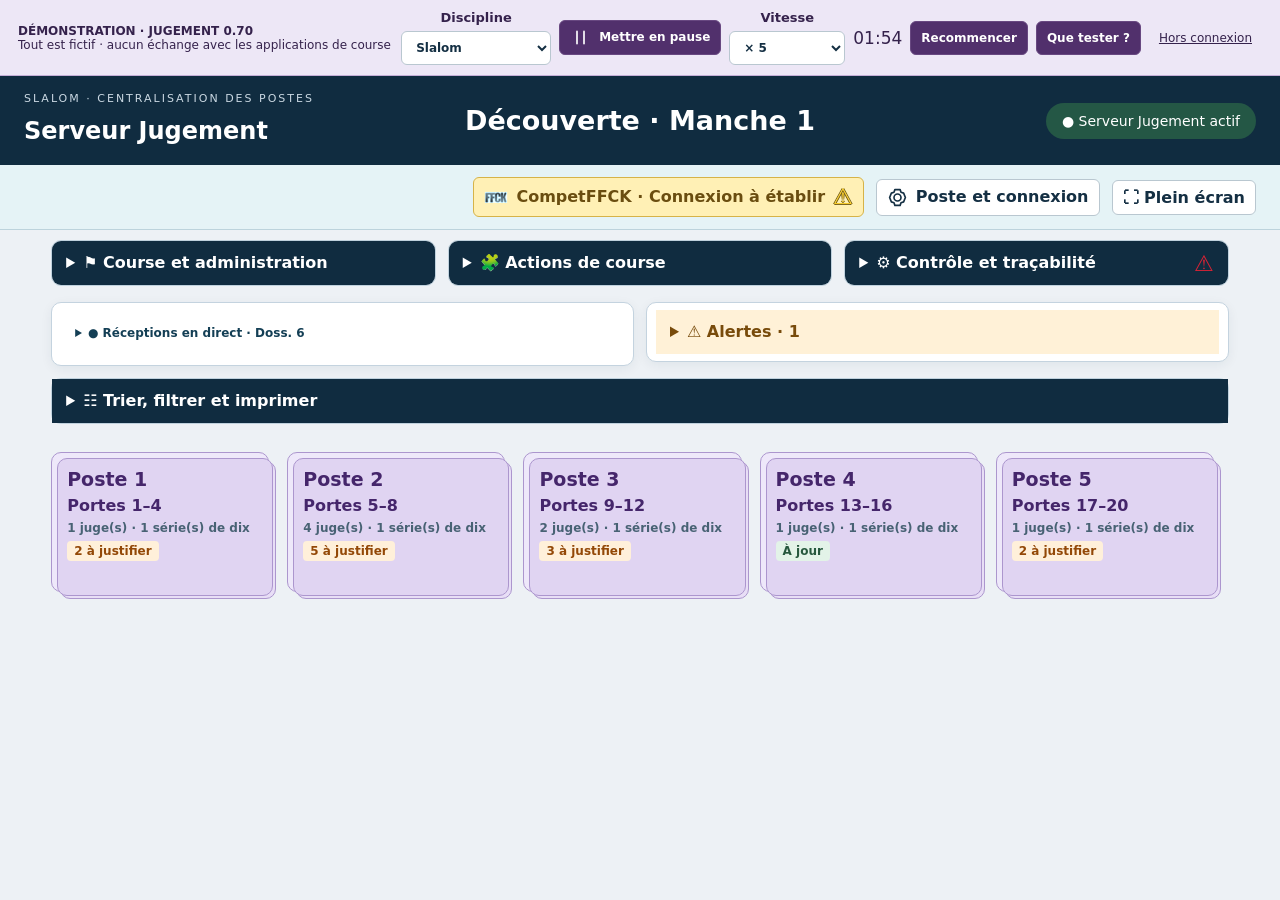
==== commit 8970f3bf: "Corriger le retour JA vers Serveur dans la démonstration, sans réinitialiser la course" ====
--- a/index.html
+++ b/index.html
@@ -1,7 +1,7 @@
-<!doctype html><html lang="fr"><head><meta charset="utf-8"><meta name="viewport" content="width=device-width,initial-scale=1"><title>Jugement TRAPS · Démonstration 0.70</title><meta http-equiv="Content-Security-Policy" content="default-src 'self' data: blob:; connect-src 'none'; script-src 'self' 'unsafe-inline'; style-src 'self' 'unsafe-inline'; img-src 'self' data: blob:; media-src 'self' data: blob:; object-src 'none'; base-uri 'none'; form-action 'none'"><script>if(new URLSearchParams(location.search).get('tableau')==='penalites'){document.documentElement.classList.add('penalty-table-page');document.title='Tableau des pénalités · Jugement';}if(new URLSearchParams(location.search).get('tableau')==='chronos'){document.documentElement.classList.add('chrono-list-page');document.title='Liste des chronos · Jugement';}</script><style>html.penalty-table-page body>header,html.penalty-table-page body>#deployment-bar,html.penalty-table-page body>#consultation-status,html.penalty-table-page body>#ja-command-status,html.penalty-table-page main>:not(.penalty-window-root){display:none!important}html.chrono-list-page body>header,html.chrono-list-page body>#deployment-bar,html.chrono-list-page body>main,html.chrono-list-page body>#ja-command-status{display:none!important}</style><link rel="stylesheet" href="./style.css?v=070-demo2"><link rel="stylesheet" href="./demo.css"></head><body><section id="simulation-bar" aria-label="Commandes de la simulation"><div><strong>DÉMONSTRATION · JUGEMENT 0.70</strong><span>Tout est fictif · aucun échange avec les applications de course</span></div><div class="sim-controls"><label>Discipline<select id="sim-kind"><option value="slalom">Slalom</option><option value="cross">Time Trial Cross</option></select></label><button id="sim-pause">Mettre en pause</button><label>Vitesse<select id="sim-speed"><option value="1">Temps réel</option><option value="5" selected>× 5</option><option value="20">× 20</option></select></label><span id="sim-time" role="timer">01:45</span><button id="sim-restart">Recommencer</button><button id="sim-help">Que tester ?</button><a href="./jugement-demo-hors-ligne.html" download>Hors connexion</a></div></section>
+<!doctype html><html lang="fr"><head><meta charset="utf-8"><meta name="viewport" content="width=device-width,initial-scale=1"><title>Jugement TRAPS · Démonstration 0.70</title><meta http-equiv="Content-Security-Policy" content="default-src 'self' data: blob:; connect-src 'none'; script-src 'self' 'unsafe-inline'; style-src 'self' 'unsafe-inline'; img-src 'self' data: blob:; media-src 'self' data: blob:; object-src 'none'; base-uri 'none'; form-action 'none'"><script>if(new URLSearchParams(location.search).get('tableau')==='penalites'){document.documentElement.classList.add('penalty-table-page');document.title='Tableau des pénalités · Jugement';}if(new URLSearchParams(location.search).get('tableau')==='chronos'){document.documentElement.classList.add('chrono-list-page');document.title='Liste des chronos · Jugement';}</script><style>html.penalty-table-page body>header,html.penalty-table-page body>#deployment-bar,html.penalty-table-page body>#consultation-status,html.penalty-table-page body>#ja-command-status,html.penalty-table-page main>:not(.penalty-window-root){display:none!important}html.chrono-list-page body>header,html.chrono-list-page body>#deployment-bar,html.chrono-list-page body>main,html.chrono-list-page body>#ja-command-status{display:none!important}</style><link rel="stylesheet" href="./style.css?v=070-demo3"><link rel="stylesheet" href="./demo.css"></head><body><section id="simulation-bar" aria-label="Commandes de la simulation"><div><strong>DÉMONSTRATION · JUGEMENT 0.70</strong><span>Tout est fictif · aucun échange avec les applications de course</span></div><div class="sim-controls"><label>Discipline<select id="sim-kind"><option value="slalom">Slalom</option><option value="cross">Time Trial Cross</option></select></label><button id="sim-pause">Mettre en pause</button><label>Vitesse<select id="sim-speed"><option value="1">Temps réel</option><option value="5" selected>× 5</option><option value="20">× 20</option></select></label><span id="sim-time" role="timer">01:45</span><button id="sim-restart">Recommencer</button><button id="sim-help">Que tester ?</button><a href="./jugement-demo-hors-ligne.html" download>Hors connexion</a></div></section>
 <header><div><p class="eyebrow">SLALOM · CENTRALISATION DES POSTES</p><h1>Jugement_TRAPS_BZH</h1><p>Fiches de pénalités et justifications des juges</p></div><strong id="active-course-title">Course active</strong><span id="connection" role="status">Connexion…</span></header>
 <section id="deployment-bar" aria-label="Rôle et réplication"><strong id="deployment-role">Jugement</strong><span id="deployment-state" role="status">Lecture du rôle…</span><button id="deployment-settings">Poste et connexion</button><button id="window-fullscreen" title="Afficher Jugement en plein écran · F11 est aussi disponible">⛶ Plein écran</button></section><p id="ja-command-status" class="notice" hidden role="status"></p><section id="consultation-status" hidden role="status"><span id="consultation-message"></span><button id="consultation-apply">Afficher les mises à jour</button></section><main><section class="course-toolbar" aria-label="Course et outils"><details class="course-group course-data" aria-label="Données et administration"><summary>⚑ Course et administration</summary><div class="panel-content"><label>Course / manche<select id="course-select"><option value="">Course active</option></select></label><div class="course-admin-actions"><button id="new-race" class="new-race">Charger une course</button><button id="restart-course" class="danger">Vider la course</button><button id="manage-archives" aria-label="Gérer les archives PC">Gérer les archives</button><button id="course-label">Renommer la course active</button><button id="recover-course" class="recover-course" hidden>Consulter une course terminée</button><details class="course-rescue"><summary>Récupération après incident</summary><p>Réutiliser d’abord la base de ce PC ou la copie JA. Cette procédure demande aux téléphones uniquement les données manquantes ou plus récentes, sans renvoyer les anciennes pénalités à Manager.</p><button id="recover-phone-data">Récupérer les données manquantes des téléphones</button></details></div><button id="course-reopen" hidden>Reprendre cette course</button><span id="archive-status" role="status"></span></div></details><details class="course-group course-actions" aria-label="Juges et affichage"><summary>🧩 Actions de course</summary><div class="panel-content"><button id="show-messages">✉ Messages aux juges</button><button id="consultation-toggle" aria-pressed="false">Pause de consultation</button><button id="show-chronos">Liste des chronos</button><button id="show-penalty-grid">▦ Tableau des pénalités</button><button id="open-protection">Protections des pénalités</button></div></details><details class="course-group course-tools" aria-label="Suivi et journal"><summary>⚙ Contrôle et traçabilité</summary><div class="panel-content"><button id="show-journal">☷ Journal des événements</button></div></details></section><p id="session-notice" class="notice" hidden></p><div class="race-monitor"><section id="live-feed" aria-label="Réceptions en direct"><details class="monitor-disclosure"><summary>● Réceptions en direct</summary><div class="monitor-content"><div id="live-items"></div><details><summary>Diffusion des signalements aux téléphones</summary><div id="control-receipts"></div></details><div class="live-summary" aria-label="Bilan de la course"><section class="stats"><div><b id="count">0</b> fiches reçues</div><div><b id="posts">0</b> postes</div><div><b id="pending">0</b> portes à justifier</div></section>
 <p id="race-status" class="notice" role="status">Course en cours</p><p class="notice" id="server-course-guide">Les touches et les justifications arrivent progressivement. La prochaine course est préparée depuis Jugement, après mise en attente des téléphones et import du .pce dans Manager.</p>
 </div></div></details></section><section id="race-alerts" aria-label="Alertes de course"><details class="monitor-disclosure"><summary>⚠ Alertes</summary><div class="monitor-content"><div id="alert-items">Aucune alerte.</div></div></details></section></div><section id="cross-results" hidden><h2>Time Trial Kayak Cross</h2><p>Portes en colonnes, dossards en lignes · seules les pénalités sont affichées.</p><div id="cross-table"></div></section><details class="filters-panel" id="filters-panel"><summary>☷ Trier, filtrer et imprimer</summary><section class="toolbar"><label>Dossards<input id="bib" type="text" placeholder="Tous · ex. 1, 4–9" aria-label="Dossards à consulter et imprimer"></label><label>Portes<input id="gate-filter" type="text" placeholder="Toutes · ex. 1, 3–5" aria-label="Portes à consulter et imprimer"></label><label class="pile-post-filter">Poste<select id="device"><option value="">Tous les postes</option></select></label><details class="advanced-filters"><summary>Plus de critères</summary><div class="advanced-filter-fields"><label>Juge<select id="judge"><option value="">Tous les juges</option></select></label><label>Fonction<select id="function"><option value="">Toutes les fonctions</option><option>Juge Transmetteur</option><option>Juge déporté</option></select></label></div></details><label>Afficher<select id="state"><option value="all">Toutes les portes reçues</option><option value="penalties">Pénalités 2 et 50</option><option value="pending">Justifications à compléter</option></select></label><label>Présentation<select id="view"><option value="piles">Piles par poste · 10 dossards par fiche</option><option value="detail">Détail par dossard</option></select></label><button id="print">Aperçu et impression</button><button id="clear-filters">Effacer les filtres</button></section></details>
 <div id="sheets"><div class="empty"><h2>Prêt à recevoir les fiches</h2><p>Validez des pénalités dans TRAPS_2.0. Les fiches s’afficheront ici automatiquement.</p><p>Récepteur : port 8765 · aucune action envoyée à Traps Manager</p></div></div>
-</main><dialog id="new-race-dialog" aria-labelledby="new-race-title"><h2 id="new-race-title">Démarrer une nouvelle course</h2><p>Les fiches actuelles et leurs révisions seront archivées dans <strong>data/archives</strong>. Le tableau repartira vide.</p><p>Les anciens envois des téléphones seront refusés pour cette nouvelle course. Préparez ensuite chaque téléphone avec <strong>Effacer données / Nouvelle course</strong>.</p><label class="reset-confirm"><input type="checkbox" id="reset-confirm">Je confirme le changement de course et la remise à zéro du tableau.</label><p id="reset-error" role="alert"></p><div class="reset-actions"><button id="cancel-race">Annuler</button><button id="confirm-race" class="new-race" disabled>Archiver et démarrer la nouvelle course</button></div></dialog><dialog id="recovery-dialog"><h2>Compléter une course depuis les téléphones</h2><p>Réutilisez d’abord la base conservée sur ce PC ou la copie du poste JA. Les téléphones transmettront uniquement les éléments absents ou plus récents ; les fiches déjà présentes sont conservées.</p><p>Les pénalités déjà envoyées à Traps Manager ne sont pas renvoyées. Les dessins et textes de tous les postes sont récupérés avant les audios, un téléphone à la fois.</p><p id="recovery-status" role="status">Recherche…</p><div id="recovery-choice"><label>Course conservée sur les téléphones<select id="recovery-race"><option value="">Choisir la course</option></select></label><label class="reset-confirm"><input id="recovery-agree" type="checkbox">Je confirme que ces fiches concernent la course à reprendre.</label><p>Ne videz pas les téléphones. Le PC reprend l’identifiant de cette course. Si une autre course contient déjà des fiches sur ce PC, archivez-la avec « Nouvelle course » avant la récupération. Gardez un seul PC Jugement actif.</p></div><ul id="recovery-posts"></ul><p id="recovery-error" role="alert"></p><div class="reset-actions"><button id="recovery-close">Fermer</button><button id="recovery-cancel">Annuler l’inventaire</button><button id="recovery-pause" hidden>Suspendre</button><button id="recovery-confirm" disabled>Récupérer la course sélectionnée</button></div></dialog><script src="./sim-engine.js?v=070-demo2"></script><script src="./demo-api.js?v=070-demo2"></script><script src="./actions.js?v=070-demo2"></script><script src="./consultation.js?v=070-demo2"></script><script src="./sheet-order.js?v=070-demo2"></script><script src="./piles-model.js?v=070-demo2"></script><script src="./piles.js?v=070-demo2"></script><script src="./app.js?v=070-demo2"></script><script src="./control.js?v=070-demo2"></script><script src="./courses.js?v=070-demo2"></script><script src="./recovery.js?v=070-demo2"></script><script src="./session.js?v=070-demo2"></script><script src="./supervision.js?v=070-demo2"></script><script src="./deployment.js?v=070-demo2"></script><script src="./technical.js?v=070-demo2"></script><script src="./messages.js?v=070-demo2"></script><script src="./manager-resend.js?v=070-demo2"></script><script src="./chrono-compet.js?v=070-demo2"></script><script src="./layout.js?v=070-demo2"></script><script src="./demo-ui.js?v=070-demo2"></script></body></html>
+</main><dialog id="new-race-dialog" aria-labelledby="new-race-title"><h2 id="new-race-title">Démarrer une nouvelle course</h2><p>Les fiches actuelles et leurs révisions seront archivées dans <strong>data/archives</strong>. Le tableau repartira vide.</p><p>Les anciens envois des téléphones seront refusés pour cette nouvelle course. Préparez ensuite chaque téléphone avec <strong>Effacer données / Nouvelle course</strong>.</p><label class="reset-confirm"><input type="checkbox" id="reset-confirm">Je confirme le changement de course et la remise à zéro du tableau.</label><p id="reset-error" role="alert"></p><div class="reset-actions"><button id="cancel-race">Annuler</button><button id="confirm-race" class="new-race" disabled>Archiver et démarrer la nouvelle course</button></div></dialog><dialog id="recovery-dialog"><h2>Compléter une course depuis les téléphones</h2><p>Réutilisez d’abord la base conservée sur ce PC ou la copie du poste JA. Les téléphones transmettront uniquement les éléments absents ou plus récents ; les fiches déjà présentes sont conservées.</p><p>Les pénalités déjà envoyées à Traps Manager ne sont pas renvoyées. Les dessins et textes de tous les postes sont récupérés avant les audios, un téléphone à la fois.</p><p id="recovery-status" role="status">Recherche…</p><div id="recovery-choice"><label>Course conservée sur les téléphones<select id="recovery-race"><option value="">Choisir la course</option></select></label><label class="reset-confirm"><input id="recovery-agree" type="checkbox">Je confirme que ces fiches concernent la course à reprendre.</label><p>Ne videz pas les téléphones. Le PC reprend l’identifiant de cette course. Si une autre course contient déjà des fiches sur ce PC, archivez-la avec « Nouvelle course » avant la récupération. Gardez un seul PC Jugement actif.</p></div><ul id="recovery-posts"></ul><p id="recovery-error" role="alert"></p><div class="reset-actions"><button id="recovery-close">Fermer</button><button id="recovery-cancel">Annuler l’inventaire</button><button id="recovery-pause" hidden>Suspendre</button><button id="recovery-confirm" disabled>Récupérer la course sélectionnée</button></div></dialog><script src="./sim-engine.js?v=070-demo3"></script><script src="./demo-api.js?v=070-demo3"></script><script src="./actions.js?v=070-demo3"></script><script src="./consultation.js?v=070-demo3"></script><script src="./sheet-order.js?v=070-demo3"></script><script src="./piles-model.js?v=070-demo3"></script><script src="./piles.js?v=070-demo3"></script><script src="./app.js?v=070-demo3"></script><script src="./control.js?v=070-demo3"></script><script src="./courses.js?v=070-demo3"></script><script src="./recovery.js?v=070-demo3"></script><script src="./session.js?v=070-demo3"></script><script src="./supervision.js?v=070-demo3"></script><script src="./deployment.js?v=070-demo3"></script><script src="./technical.js?v=070-demo3"></script><script src="./messages.js?v=070-demo3"></script><script src="./manager-resend.js?v=070-demo3"></script><script src="./chrono-compet.js?v=070-demo3"></script><script src="./layout.js?v=070-demo3"></script><script src="./demo-ui.js?v=070-demo3"></script></body></html>
